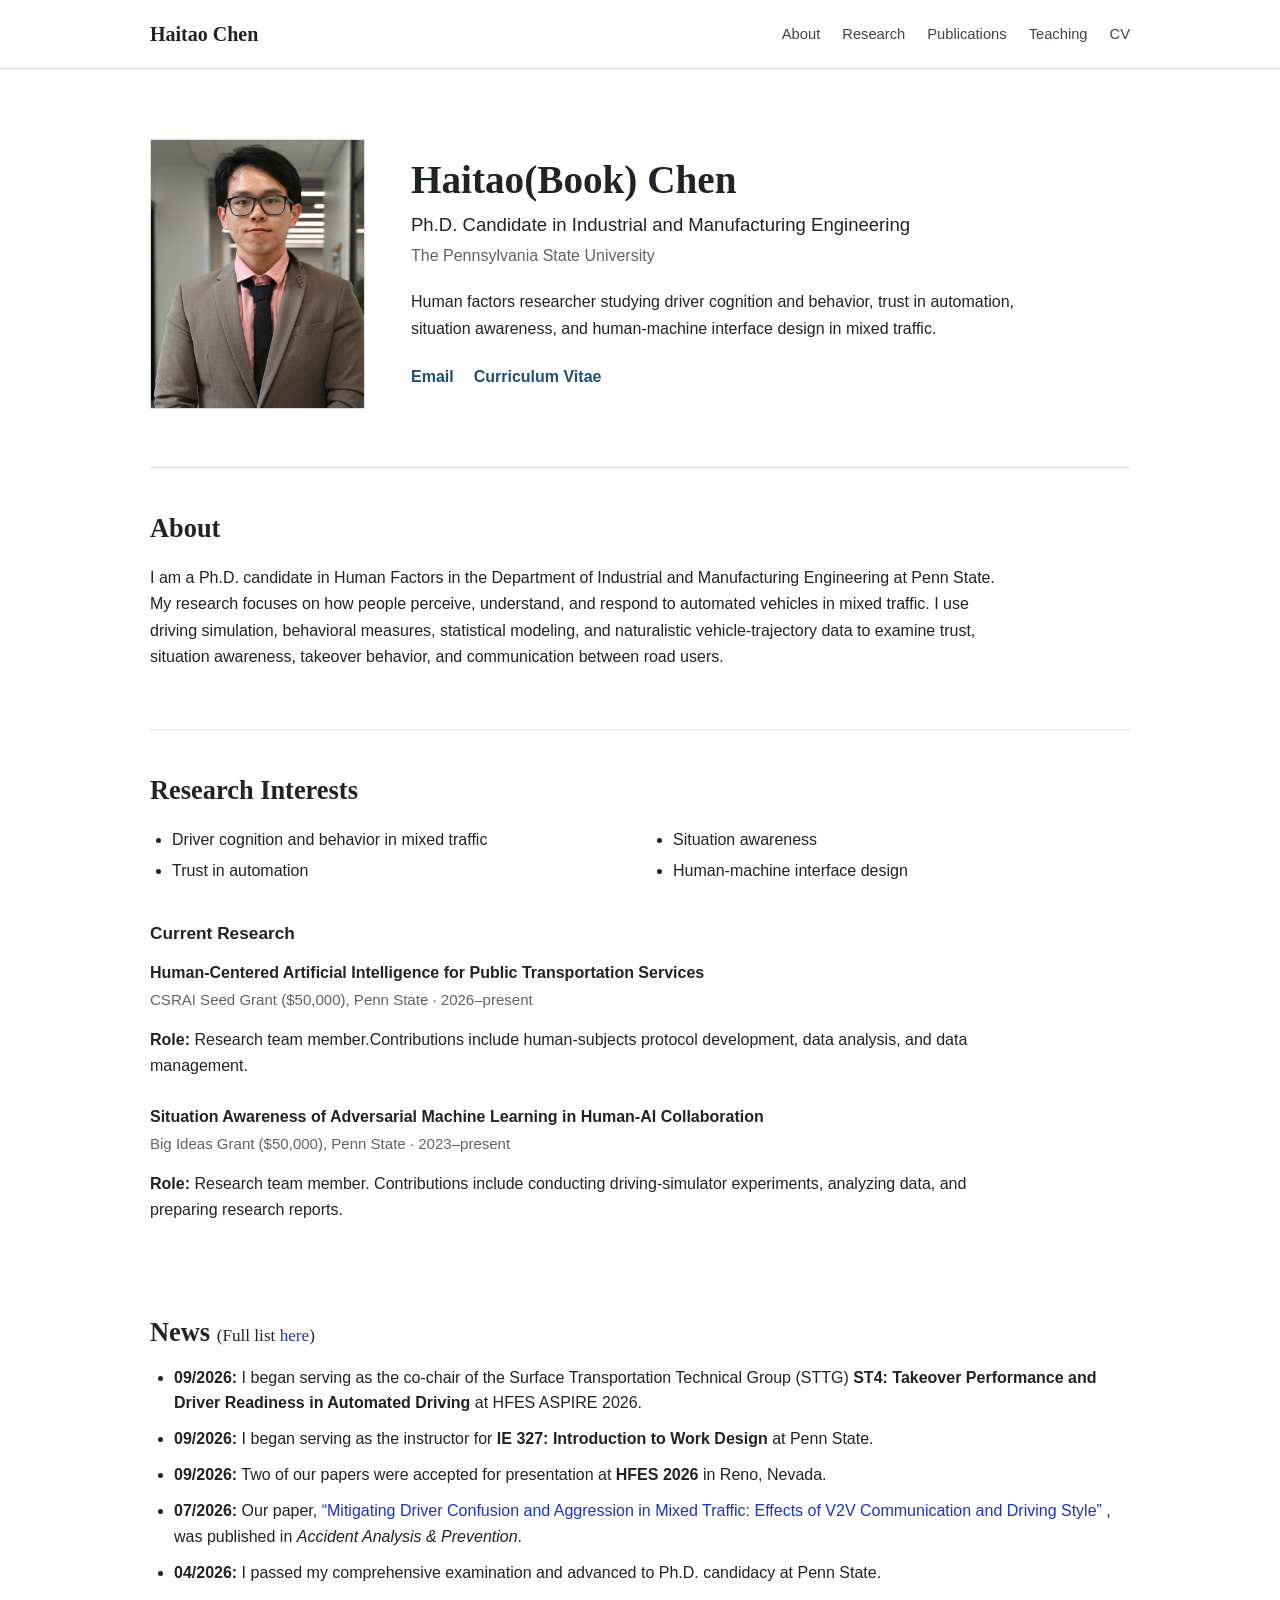
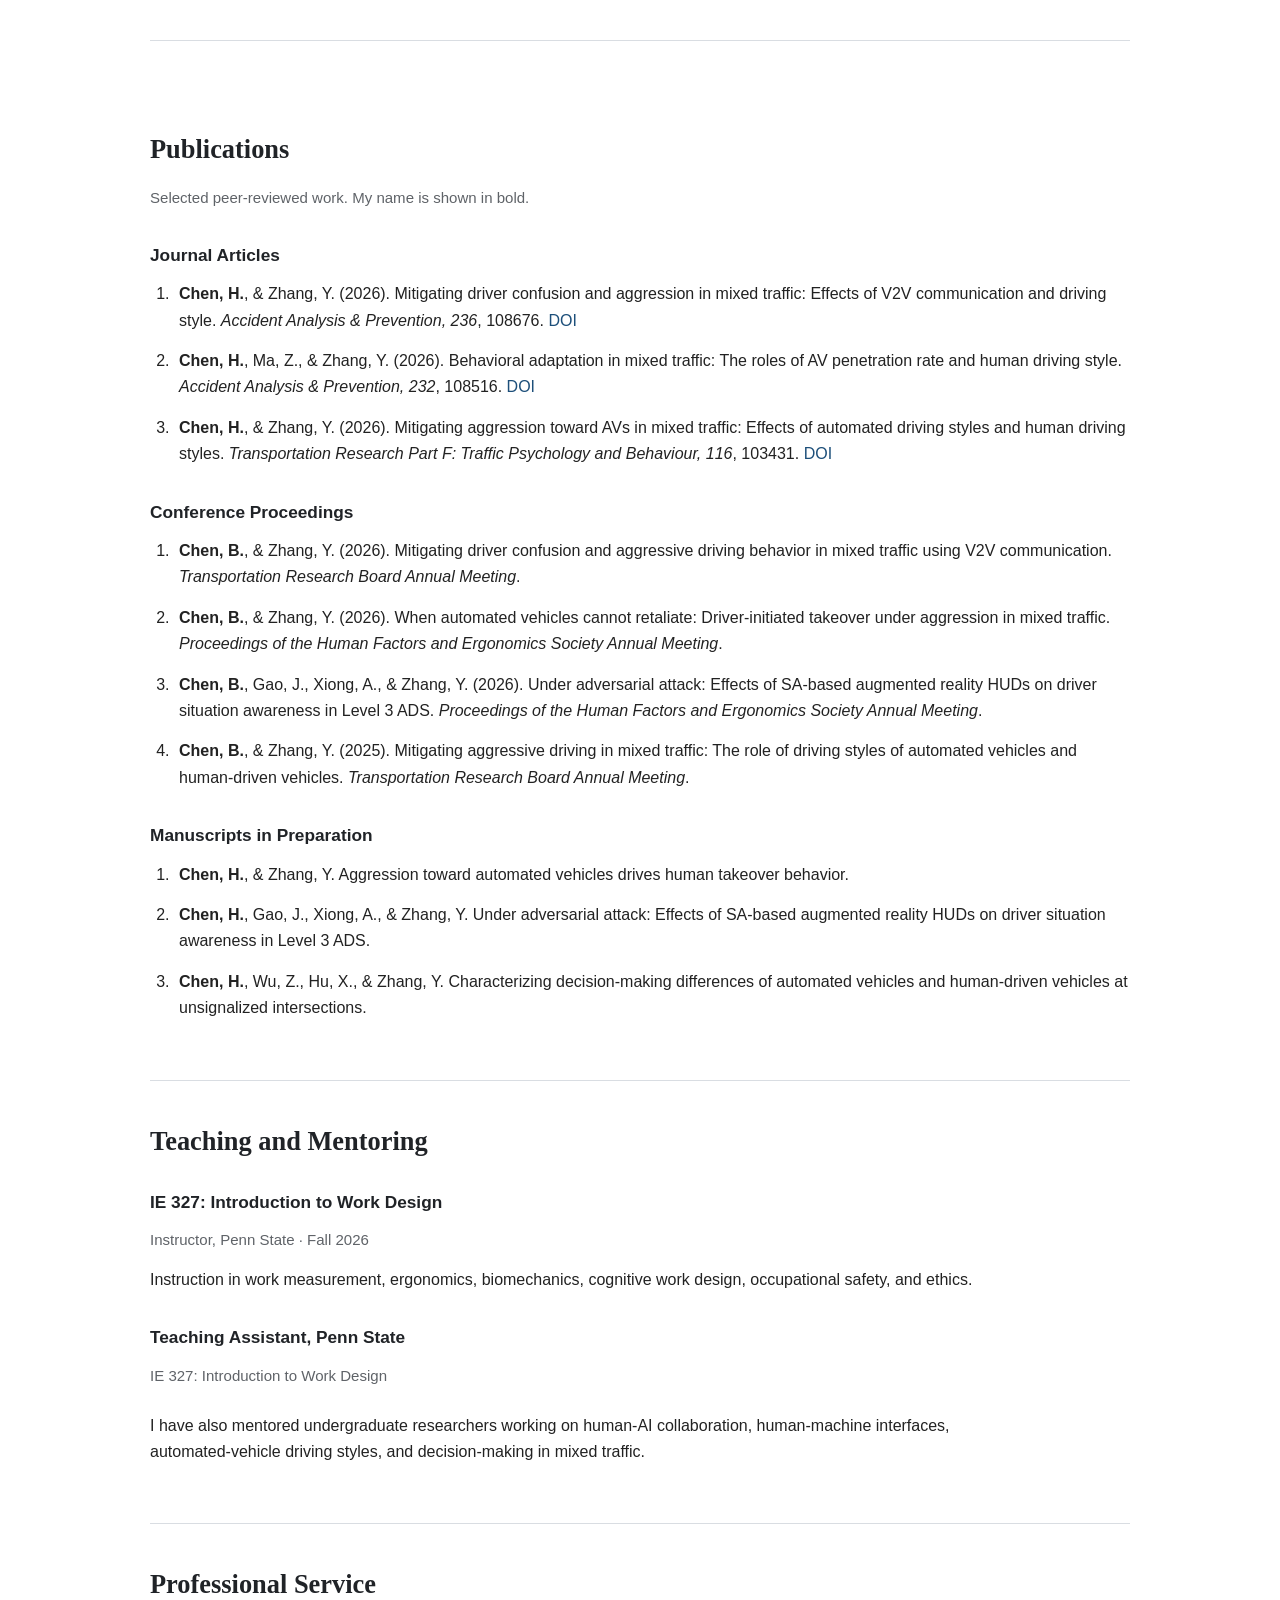
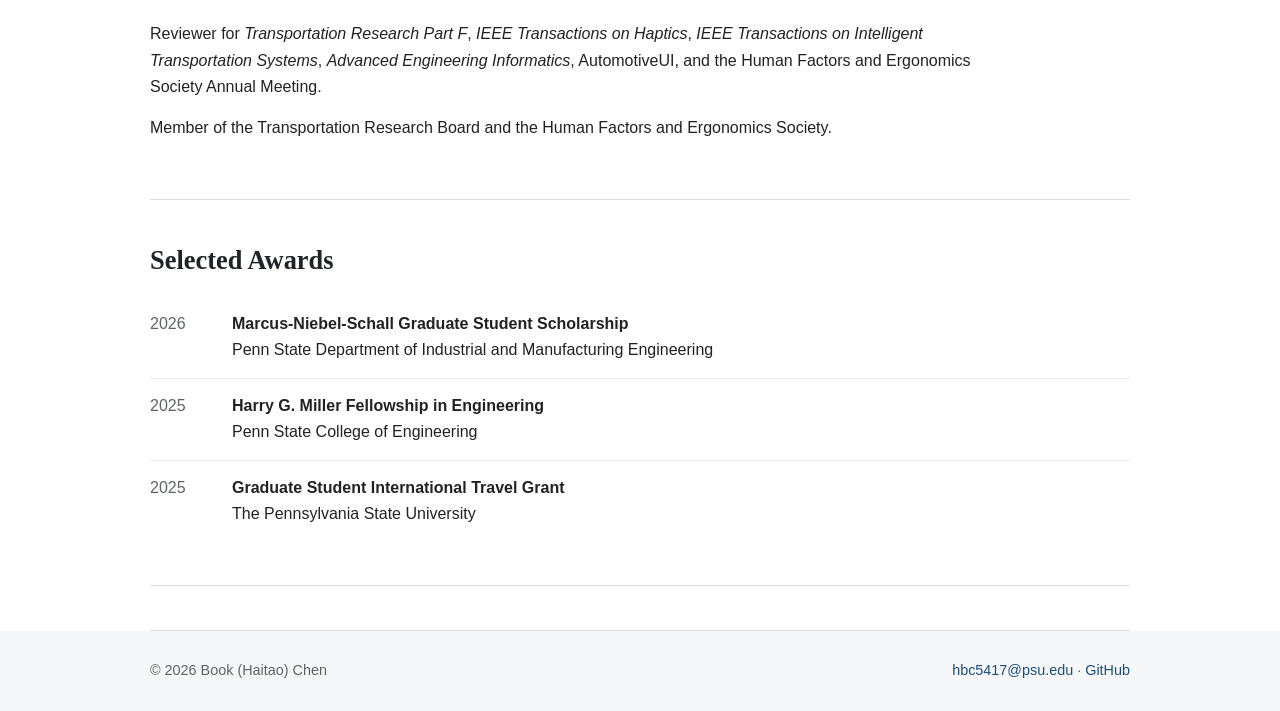
==== index.html @ ea0a4baf "Update index.html" ====
<!doctype html>
<html lang="en">
<head>
  <meta charset="utf-8">
  <meta name="viewport" content="width=device-width, initial-scale=1">
  <meta name="description" content="Haitao (Book) Chen is a Ph.D. candidate in Industrial and Manufacturing Engineering at Penn State, specializing in human factors and human-automation interaction.">
  <title>Haitao(Book) Chen | Penn State</title>
  <link rel="stylesheet" href="styles.css">
</head>
<body>
  <header class="site-header">
    <div class="container header-inner">
      <a class="site-name" href="#home">Haitao Chen</a>
      <nav aria-label="Primary navigation">
        <a href="#about">About</a>
        <a href="#research">Research</a>
        <a href="#publications">Publications</a>
        <a href="#teaching">Teaching</a>
        <a href="assets/Haitao_Book_Chen_CV.pdf">CV</a>
      </nav>
    </div>
  </header>

  <main class="container" id="home">
    <section class="profile" aria-labelledby="profile-name">
      <img class="headshot" src="assets/book-chen-headshot.jpg" alt="Professional headshot of Book Chen">
      <div class="profile-copy">
        <h1 id="profile-name">Haitao(Book) Chen</h1>
        <p class="position">Ph.D. Candidate in Industrial and Manufacturing Engineering</p>
        <p class="institution">The Pennsylvania State University</p>
        <p class="summary">Human factors researcher studying driver cognition and behavior, trust in automation, situation awareness, and human-machine interface design in mixed traffic.</p>
        <div class="profile-links">
          <a href="mailto:hbc5417@psu.edu">Email</a>
          <a href="assets/Haitao_Book_Chen_CV.pdf">Curriculum Vitae</a>
        </div>
      </div>
    </section>

    <section id="about">
      <h2>About</h2>
      <p>I am a Ph.D. candidate in Human Factors in the Department of Industrial and Manufacturing Engineering at Penn State. My research focuses on how people perceive, understand, and respond to automated vehicles in mixed traffic. I use driving simulation, behavioral measures, statistical modeling, and naturalistic vehicle-trajectory data to examine trust, situation awareness, takeover behavior, and communication between road users.</p>
    </section>

    <section id="research">
      <h2>Research Interests</h2>
      <ul class="simple-list columns">
        <li>Driver cognition and behavior in mixed traffic</li>
        <li>Trust in automation</li>
        <li>Situation awareness</li>
        <li>Human-machine interface design</li>
      </ul>

      <h3>Current Research</h3>
      <div class="item">
        <h4>Human-Centered Artificial Intelligence for Public Transportation Services</h4>
        <p class="meta">CSRAI Seed Grant ($50,000), Penn State · 2026–present</p>
        <p><strong>Role:</strong> Research team member.Contributions include human-subjects protocol development, data analysis, and data management.</p>
      </div>
      <div class="item">
        <h4>Situation Awareness of Adversarial Machine Learning in Human-AI Collaboration</h4>
        <p class="meta"> Big Ideas Grant ($50,000), Penn State · 2023–present</p>
        <p><strong>Role:</strong> Research team member. Contributions include conducting driving-simulator experiments, analyzing data, and preparing research reports.</p>
      </div>
      

<section id="news" class="news-section">
  <h2>
    News
    <span class="news-link">
      (Full list <a href="news.html">here</a>)
    </span>
  </h2>

  <ul class="news-list">
       <li>
        <span class="news-date">09/2026:</span>
        I began serving as the co-chair of the Surface Transportation Technical Group (STTG)
        <strong>ST4: Takeover Performance and Driver Readiness in Automated Driving</strong> at HFES ASPIRE 2026.
      </li>
    
    <li>
        <span class="news-date">09/2026:</span>
        I began serving as the instructor for
        <strong>IE 327: Introduction to Work Design</strong> at Penn State.
      </li>

      <li>
        <span class="news-date">09/2026:</span>
        Two of our papers were accepted for presentation at
        <strong>HFES 2026</strong> in Reno, Nevada.
      </li>

      <li>
        <span class="news-date">07/2026:</span>
        Our paper,
        <a
          href="https://doi.org/10.1016/j.aap.2026.108676"
          target="_blank"
          rel="noopener noreferrer"
        >
          “Mitigating Driver Confusion and Aggression in Mixed Traffic:
          Effects of V2V Communication and Driving Style”
        </a>,
        was published in <em>Accident Analysis &amp; Prevention</em>.
      </li>

      <li>
        <span class="news-date">04/2026:</span>
        I passed my comprehensive examination and advanced to
        Ph.D. candidacy at Penn State.
      </li>

    </li>
  </ul>
</section>
    <section id="publications">
      <h2>Publications</h2>
      <p class="section-note">Selected peer-reviewed work. My name is shown in bold.</p>

      <h3>Journal Articles</h3>
      <ol class="publication-list">
        <li><strong>Chen, H.</strong>, &amp; Zhang, Y. (2026). Mitigating driver confusion and aggression in mixed traffic: Effects of V2V communication and driving style. <em>Accident Analysis &amp; Prevention, 236</em>, 108676. <a href="https://doi.org/10.1016/j.aap.2026.108676">DOI</a></li>
        <li><strong>Chen, H.</strong>, Ma, Z., &amp; Zhang, Y. (2026). Behavioral adaptation in mixed traffic: The roles of AV penetration rate and human driving style. <em>Accident Analysis &amp; Prevention, 232</em>, 108516. <a href="https://doi.org/10.1016/j.aap.2026.108516">DOI</a></li>
        <li><strong>Chen, H.</strong>, &amp; Zhang, Y. (2026). Mitigating aggression toward AVs in mixed traffic: Effects of automated driving styles and human driving styles. <em>Transportation Research Part F: Traffic Psychology and Behaviour, 116</em>, 103431. <a href="https://doi.org/10.1016/j.trf.2025.103431">DOI</a></li>
      </ol>

      <h3>Conference Proceedings</h3>
      <ol class="publication-list">
        <li><strong>Chen, B.</strong>, &amp; Zhang, Y. (2026). Mitigating driver confusion and aggressive driving behavior in mixed traffic using V2V communication. <em>Transportation Research Board Annual Meeting</em>.</li>
        <li><strong>Chen, B.</strong>, &amp; Zhang, Y. (2026). When automated vehicles cannot retaliate: Driver-initiated takeover under aggression in mixed traffic. <em>Proceedings of the Human Factors and Ergonomics Society Annual Meeting</em>.</li>
        <li><strong>Chen, B.</strong>, Gao, J., Xiong, A., &amp; Zhang, Y. (2026). Under adversarial attack: Effects of SA-based augmented reality HUDs on driver situation awareness in Level 3 ADS. <em>Proceedings of the Human Factors and Ergonomics Society Annual Meeting</em>.</li>
        <li><strong>Chen, B.</strong>, &amp; Zhang, Y. (2025). Mitigating aggressive driving in mixed traffic: The role of driving styles of automated vehicles and human-driven vehicles. <em>Transportation Research Board Annual Meeting</em>.</li>
      </ol>

      <h3>Manuscripts in Preparation</h3>
      <ol class="publication-list">
        <li><strong>Chen, H.</strong>, &amp; Zhang, Y. Aggression toward automated vehicles drives human takeover behavior.</li>
        <li><strong>Chen, H.</strong>, Gao, J., Xiong, A., &amp; Zhang, Y. Under adversarial attack: Effects of SA-based augmented reality HUDs on driver situation awareness in Level 3 ADS.</li>
        <li><strong>Chen, H.</strong>, Wu, Z., Hu, X., &amp; Zhang, Y. Characterizing decision-making differences of automated vehicles and human-driven vehicles at unsignalized intersections.</li>
      </ol>
    </section>

    <section id="teaching">
      <h2>Teaching and Mentoring</h2>
      <div class="item">
        <h3>IE 327: Introduction to Work Design</h3>
        <p class="meta">Instructor, Penn State · Fall 2026</p>
        <p>Instruction in work measurement, ergonomics, biomechanics, cognitive work design, occupational safety, and ethics.</p>
      </div>
      <div class="item">
        <h3>Teaching Assistant, Penn State</h3>
        <p class="meta">IE 327: Introduction to Work Design</p>
      </div>
      <p>I have also mentored undergraduate researchers working on human-AI collaboration, human-machine interfaces, automated-vehicle driving styles, and decision-making in mixed traffic.</p>
    </section>

    <section id="service">
      <h2>Professional Service</h2>
      <p>Reviewer for <em>Transportation Research Part F</em>, <em>IEEE Transactions on Haptics</em>, <em>IEEE Transactions on Intelligent Transportation Systems</em>, <em>Advanced Engineering Informatics</em>, AutomotiveUI, and the Human Factors and Ergonomics Society Annual Meeting.</p>
      <p>Member of the Transportation Research Board and the Human Factors and Ergonomics Society.</p>
    </section>

    <section id="awards">
      <h2>Selected Awards</h2>
      <ul class="award-list">
        <li><span>2026</span><div><strong>Marcus-Niebel-Schall Graduate Student Scholarship</strong><br>Penn State Department of Industrial and Manufacturing Engineering</div></li>
        <li><span>2025</span><div><strong>Harry G. Miller Fellowship in Engineering</strong><br>Penn State College of Engineering</div></li>
        <li><span>2025</span><div><strong>Graduate Student International Travel Grant</strong><br>The Pennsylvania State University</div></li>
      </ul>
    </section>
  </main>

  <footer>
    <div class="container footer-inner">
      <span>© 2026 Book (Haitao) Chen</span>
      <span><a href="mailto:hbc5417@psu.edu">hbc5417@psu.edu</a> · <a href="https://github.com/HaitaoChen-star">GitHub</a></span>
    </div>
  </footer>
</body>
</html>
---- styles.css ----
:root {
  --text: #222;
  --muted: #5f6368;
  --link: #1d4f7a;
  --rule: #d9dde2;
  --soft: #f5f7f9;
  --width: 980px;
}

* { box-sizing: border-box; }
html { scroll-behavior: smooth; }
body {
  margin: 0;
  color: var(--text);
  background: #fff;
  font-family: Arial, Helvetica, sans-serif;
  font-size: 16px;
  line-height: 1.65;
}
a { color: var(--link); text-decoration: none; }
a:hover, a:focus { text-decoration: underline; }
.container { width: min(var(--width), calc(100% - 40px)); margin: 0 auto; }

.site-header {
  border-bottom: 1px solid var(--rule);
  background: rgba(255,255,255,.96);
}
.header-inner {
  display: flex;
  min-height: 68px;
  align-items: center;
  justify-content: space-between;
  gap: 24px;
}
.site-name { color: var(--text); font-family: Georgia, "Times New Roman", serif; font-size: 1.25rem; font-weight: 700; }
nav { display: flex; flex-wrap: wrap; gap: 22px; font-size: .92rem; }
nav a { color: #3e444a; }

.profile {
  display: grid;
  grid-template-columns: 215px 1fr;
  gap: 46px;
  align-items: center;
  padding: 70px 0 58px;
  border-bottom: 1px solid var(--rule);
}
.headshot {
  display: block;
  width: 215px;
  height: 270px;
  object-fit: cover;
  object-position: center 20%;
  border: 1px solid var(--rule);
}
h1, h2, h3, h4 { color: #202327; }
h1 {
  margin: 0 0 8px;
  font-family: Georgia, "Times New Roman", serif;
  font-size: 2.45rem;
  line-height: 1.15;
  font-weight: 700;
}
.position { margin: 0; font-size: 1.16rem; }
.institution { margin: 2px 0 20px; color: var(--muted); }
.summary { max-width: 640px; margin: 0; }
.profile-links { display: flex; gap: 20px; margin-top: 22px; font-weight: 700; }

section:not(.profile) {
  padding: 44px 0;
  border-bottom: 1px solid var(--rule);
  scroll-margin-top: 24px;
}
h2 {
  margin: 0 0 20px;
  font-family: Georgia, "Times New Roman", serif;
  font-size: 1.65rem;
  line-height: 1.25;
}
h3 { margin: 30px 0 12px; font-size: 1.08rem; }
h4 { margin: 0 0 2px; font-size: 1rem; }
p { max-width: 850px; margin: 0 0 14px; }
.section-note, .meta { color: var(--muted); font-size: .94rem; }
.simple-list { margin: 0; padding-left: 22px; }
.columns { columns: 2; column-gap: 44px; }
.columns li { break-inside: avoid; margin-bottom: 5px; }
.item { margin: 0 0 24px; }
.item p:last-child { margin-bottom: 0; }

.publication-list { margin: 0; padding-left: 24px; }
.publication-list li { margin: 0 0 14px; padding-left: 5px; }
.award-list { margin: 0; padding: 0; list-style: none; }
.award-list li {
  display: grid;
  grid-template-columns: 62px 1fr;
  gap: 20px;
  padding: 14px 0;
  border-top: 1px solid #e8eaed;
}
.award-list li:first-child { border-top: 0; }
.award-list span { color: var(--muted); }

footer { padding: 28px 0; background: var(--soft); }
.footer-inner { display: flex; justify-content: space-between; gap: 24px; color: var(--muted); font-size: .9rem; }

@media (max-width: 720px) {
  .header-inner { align-items: flex-start; flex-direction: column; padding: 16px 0; }
  nav { gap: 12px 18px; }
  .profile { grid-template-columns: 1fr; gap: 26px; padding: 45px 0; }
  .headshot { width: 180px; height: 225px; }
  h1 { font-size: 2rem; }
  .columns { columns: 1; }
  .footer-inner { flex-direction: column; gap: 6px; }
}

@media print {
  .site-header, footer { display: none; }
  .container { width: 100%; }
  .profile { padding-top: 0; }
  section:not(.profile) { break-inside: avoid; }
}
.news-section {
  margin-top: 3rem;
  margin-bottom: 3rem;
}

.news-section h2 {
  margin-bottom: 1rem;
}

.news-link {
  font-size: 0.65em;
  font-weight: normal;
}

.news-list {
  margin: 0;
  padding-left: 1.5rem;
}

.news-list li {
  margin-bottom: 0.65rem;
  line-height: 1.6;
}

.news-date {
  font-weight: 600;
  white-space: nowrap;
}

.news-section a {
  color: #1a33cc;
  text-decoration: none;
}

.news-section a:hover {
  text-decoration: underline;
}
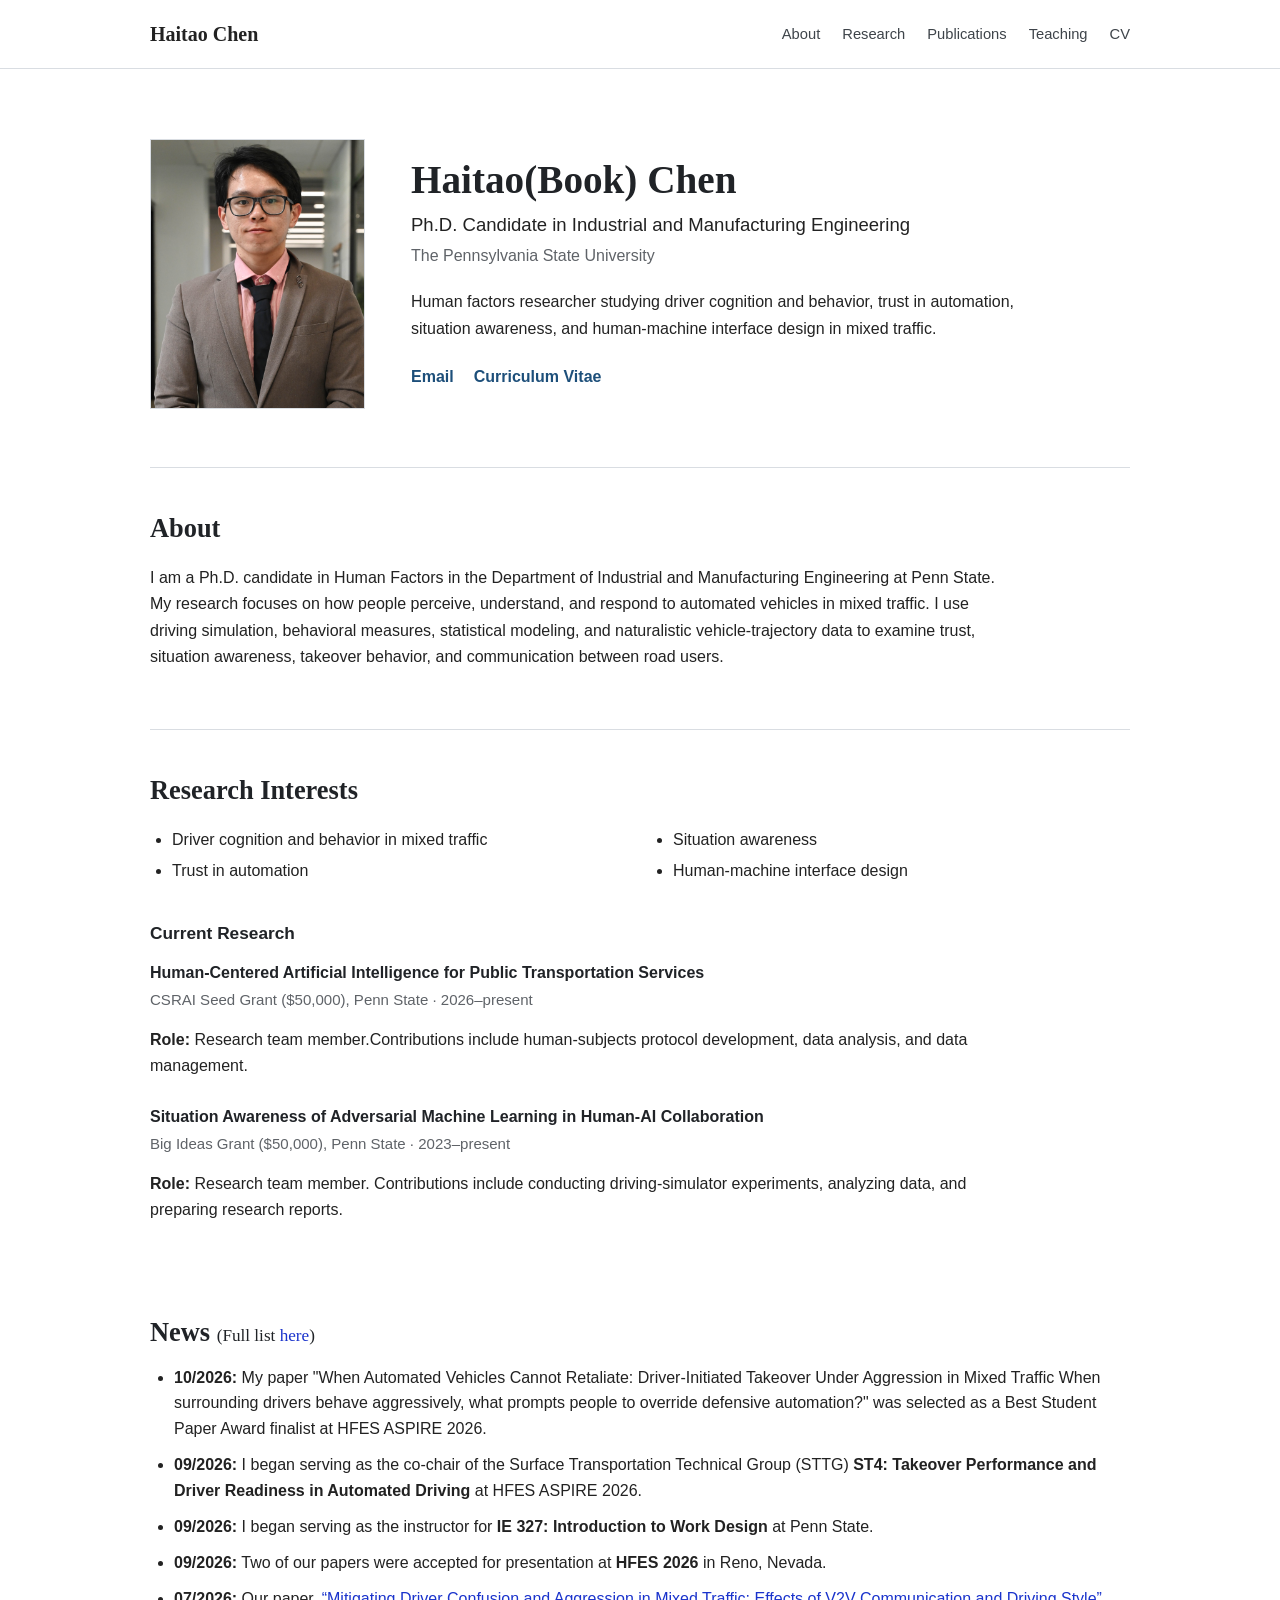
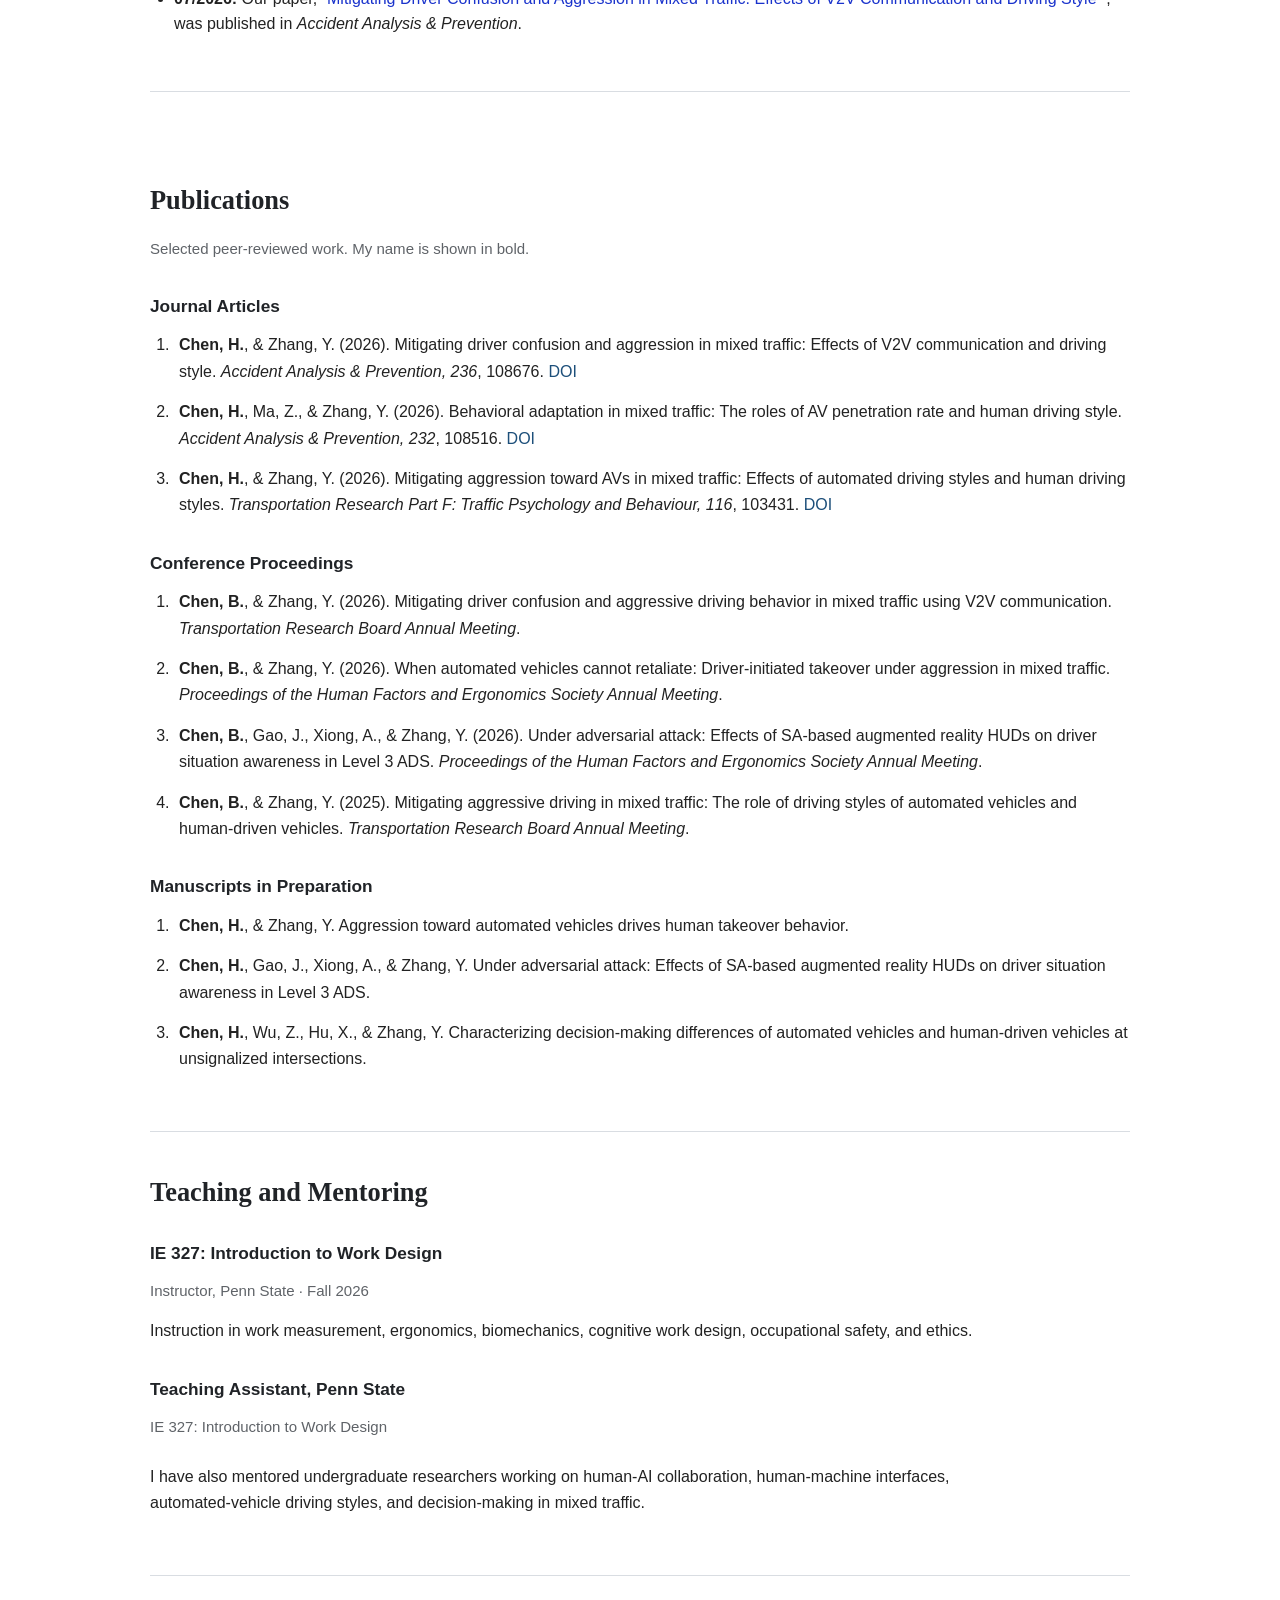
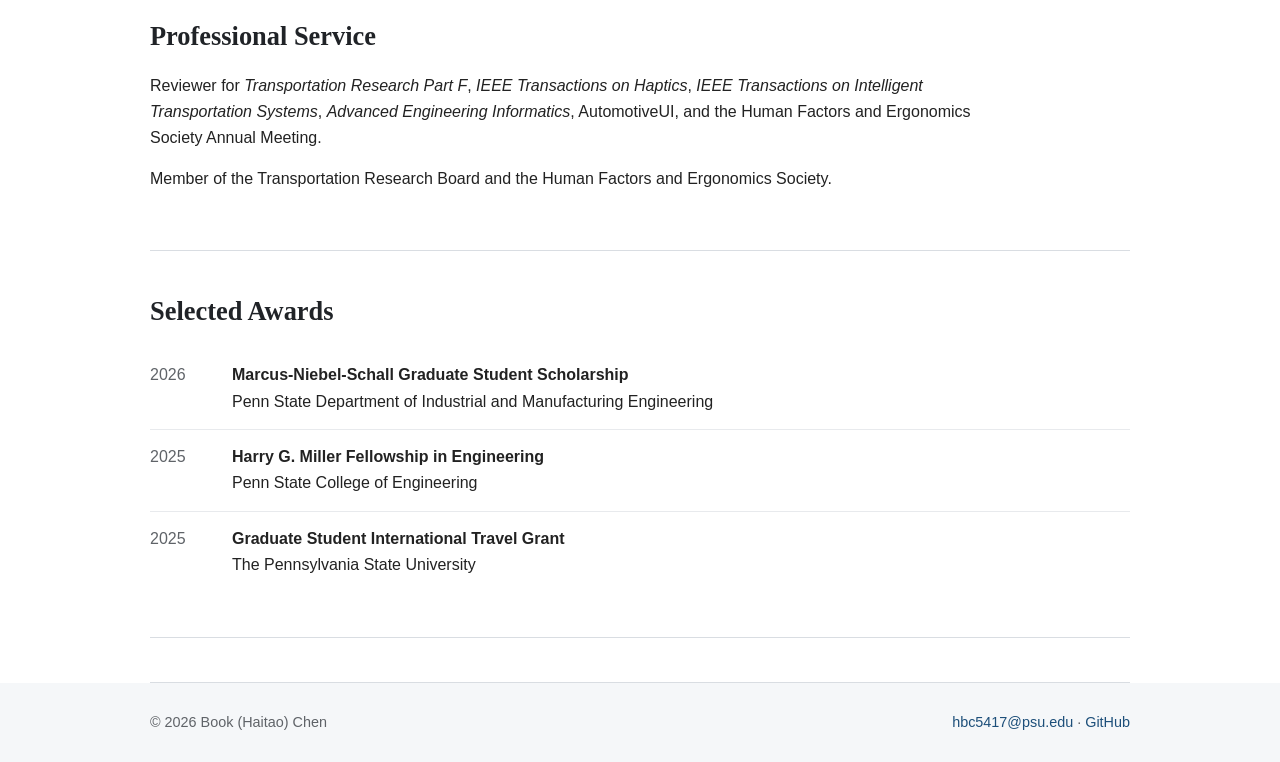
==== commit 8e1d6cfc: "Update index.html" ====
--- a/index.html
+++ b/index.html
@@ -72,7 +72,12 @@
   </h2>
 
   <ul class="news-list">
-       <li>
+    <li>
+        <span class="news-date">10/2026:</span>
+        My paper "When Automated Vehicles Cannot Retaliate: Driver-Initiated Takeover Under Aggression in Mixed Traffic
+When surrounding drivers behave aggressively, what prompts people to override defensive automation?"  was selected as a Best Student Paper Award finalist at HFES ASPIRE 2026.
+      </li>   
+    <li>
         <span class="news-date">09/2026:</span>
         I began serving as the co-chair of the Surface Transportation Technical Group (STTG)
         <strong>ST4: Takeover Performance and Driver Readiness in Automated Driving</strong> at HFES ASPIRE 2026.
@@ -102,12 +107,6 @@
           Effects of V2V Communication and Driving Style”
         </a>,
         was published in <em>Accident Analysis &amp; Prevention</em>.
-      </li>
-
-      <li>
-        <span class="news-date">04/2026:</span>
-        I passed my comprehensive examination and advanced to
-        Ph.D. candidacy at Penn State.
       </li>
 
     </li>
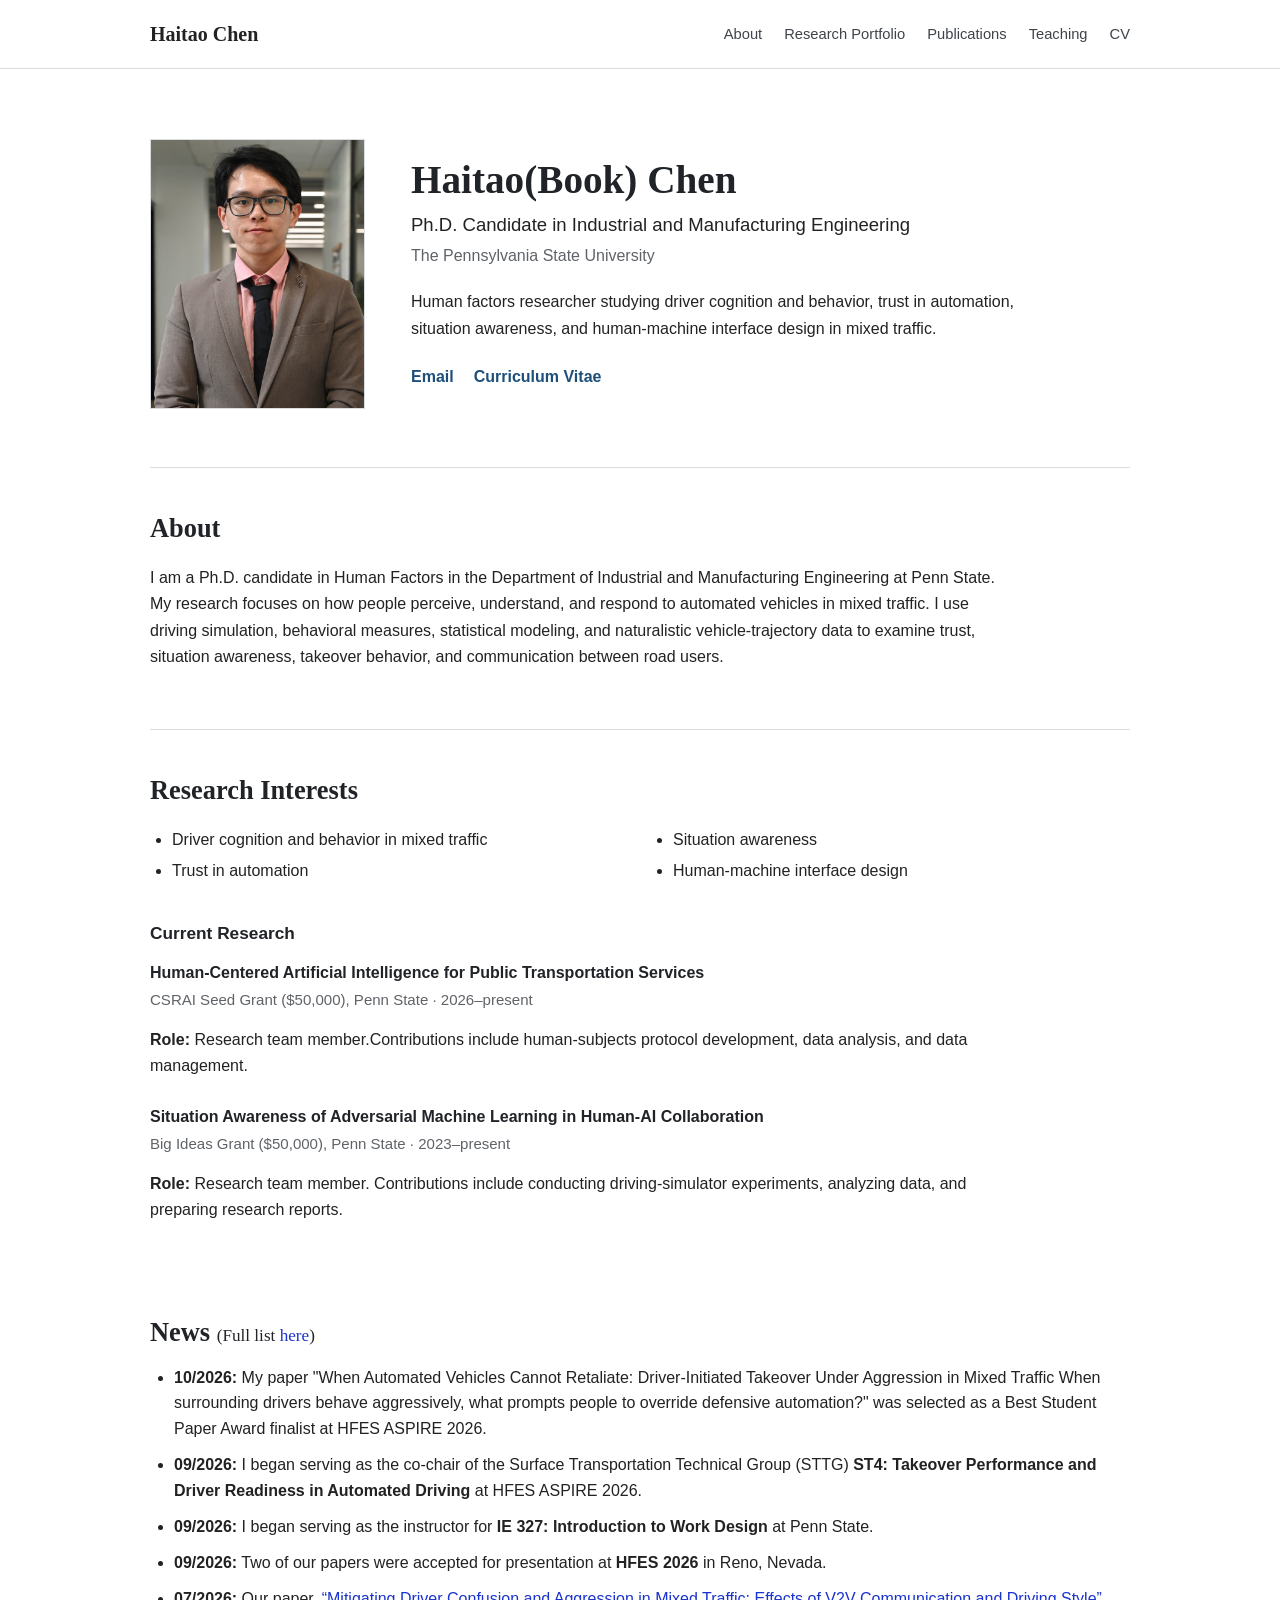
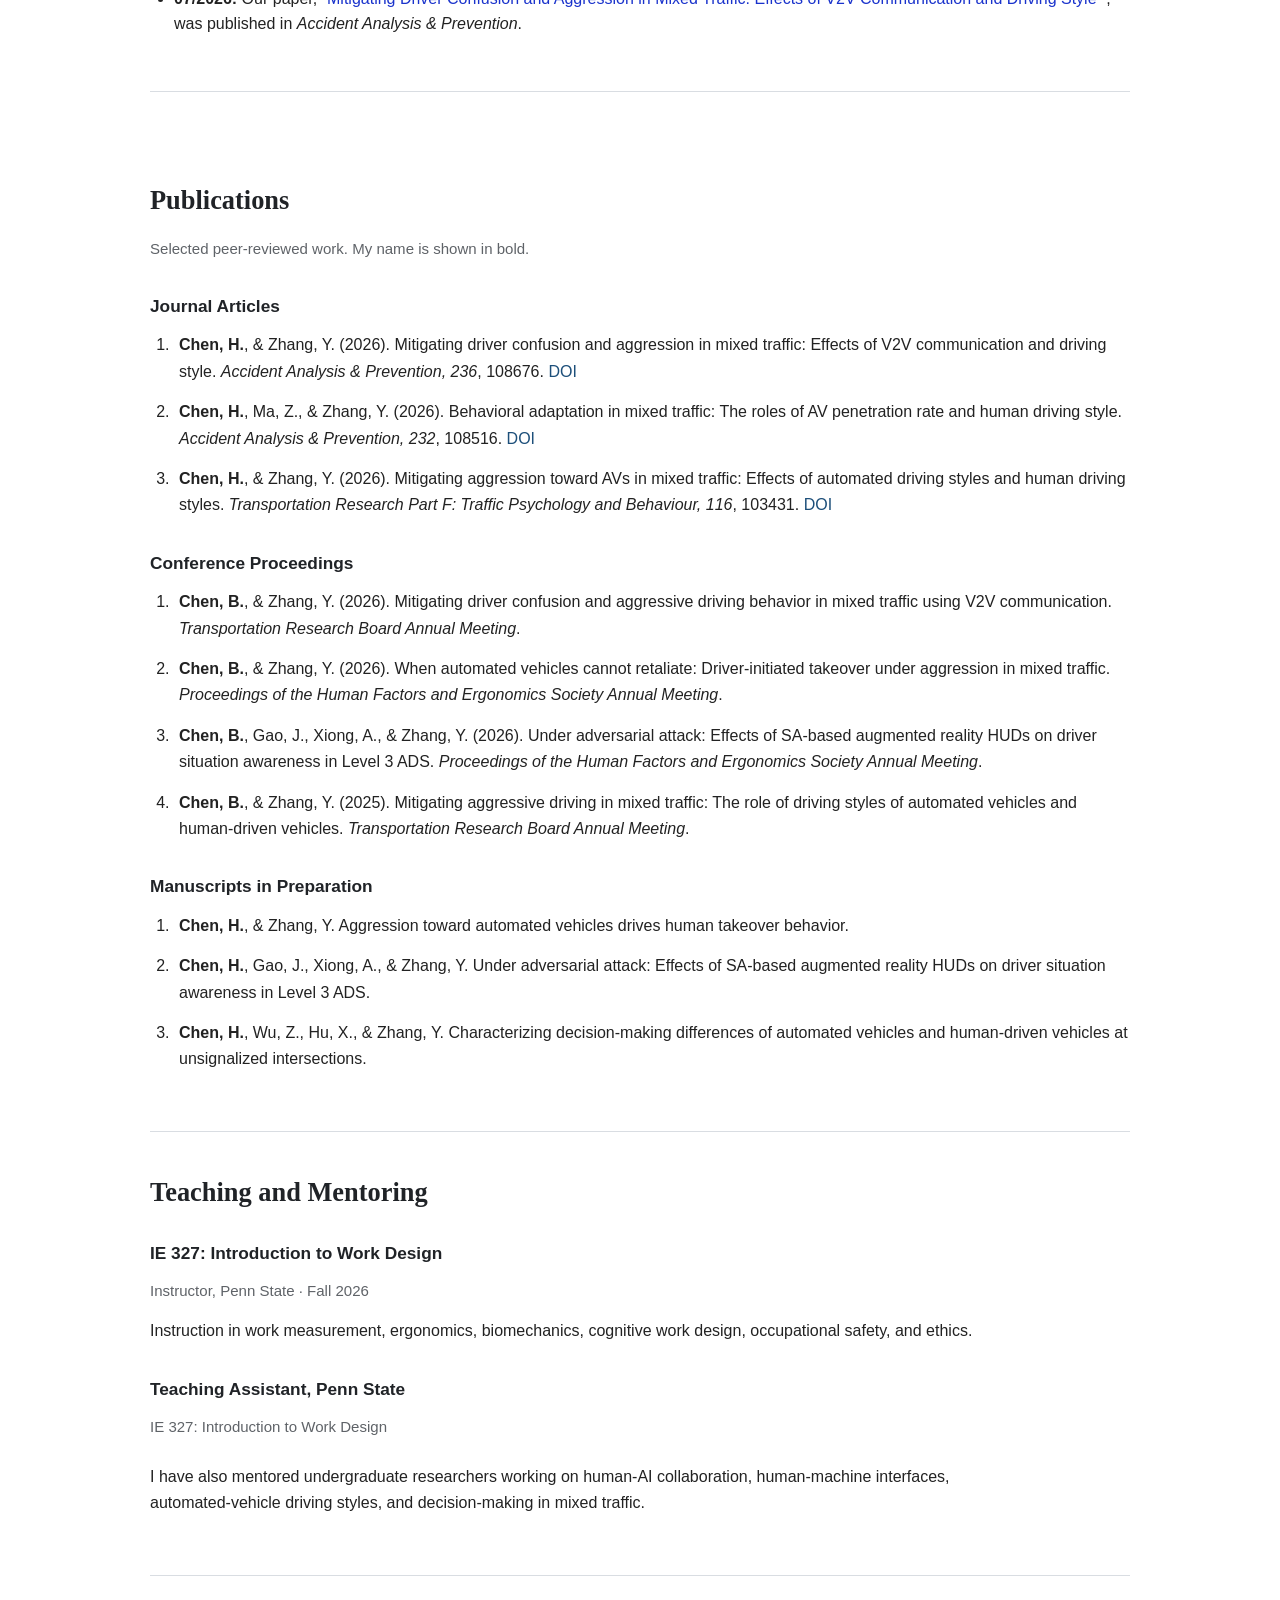
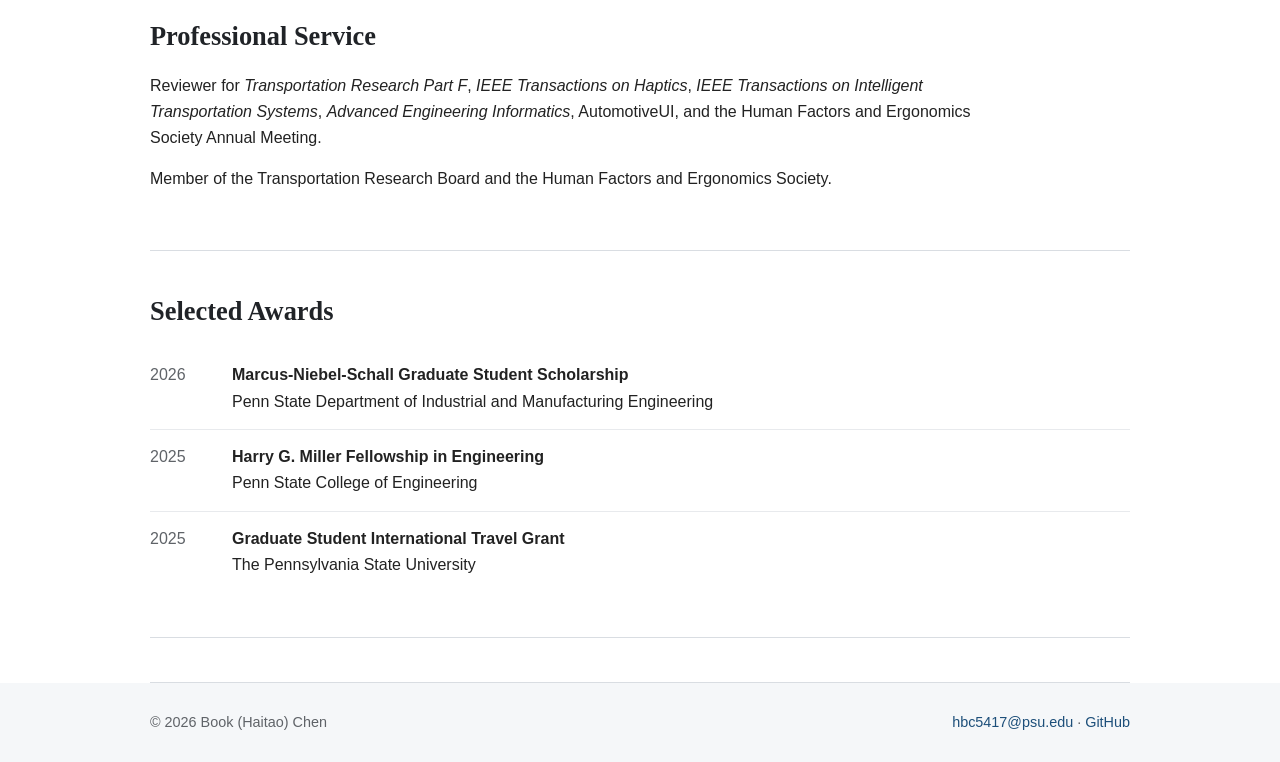
==== commit 69e29ebc: "Update index.html" ====
--- a/index.html
+++ b/index.html
@@ -13,7 +13,7 @@
       <a class="site-name" href="#home">Haitao Chen</a>
       <nav aria-label="Primary navigation">
         <a href="#about">About</a>
-        <a href="#research">Research</a>
+        <a href="portfolio.html">Research Portfolio</a>
         <a href="#publications">Publications</a>
         <a href="#teaching">Teaching</a>
         <a href="assets/Haitao_Book_Chen_CV.pdf">CV</a>
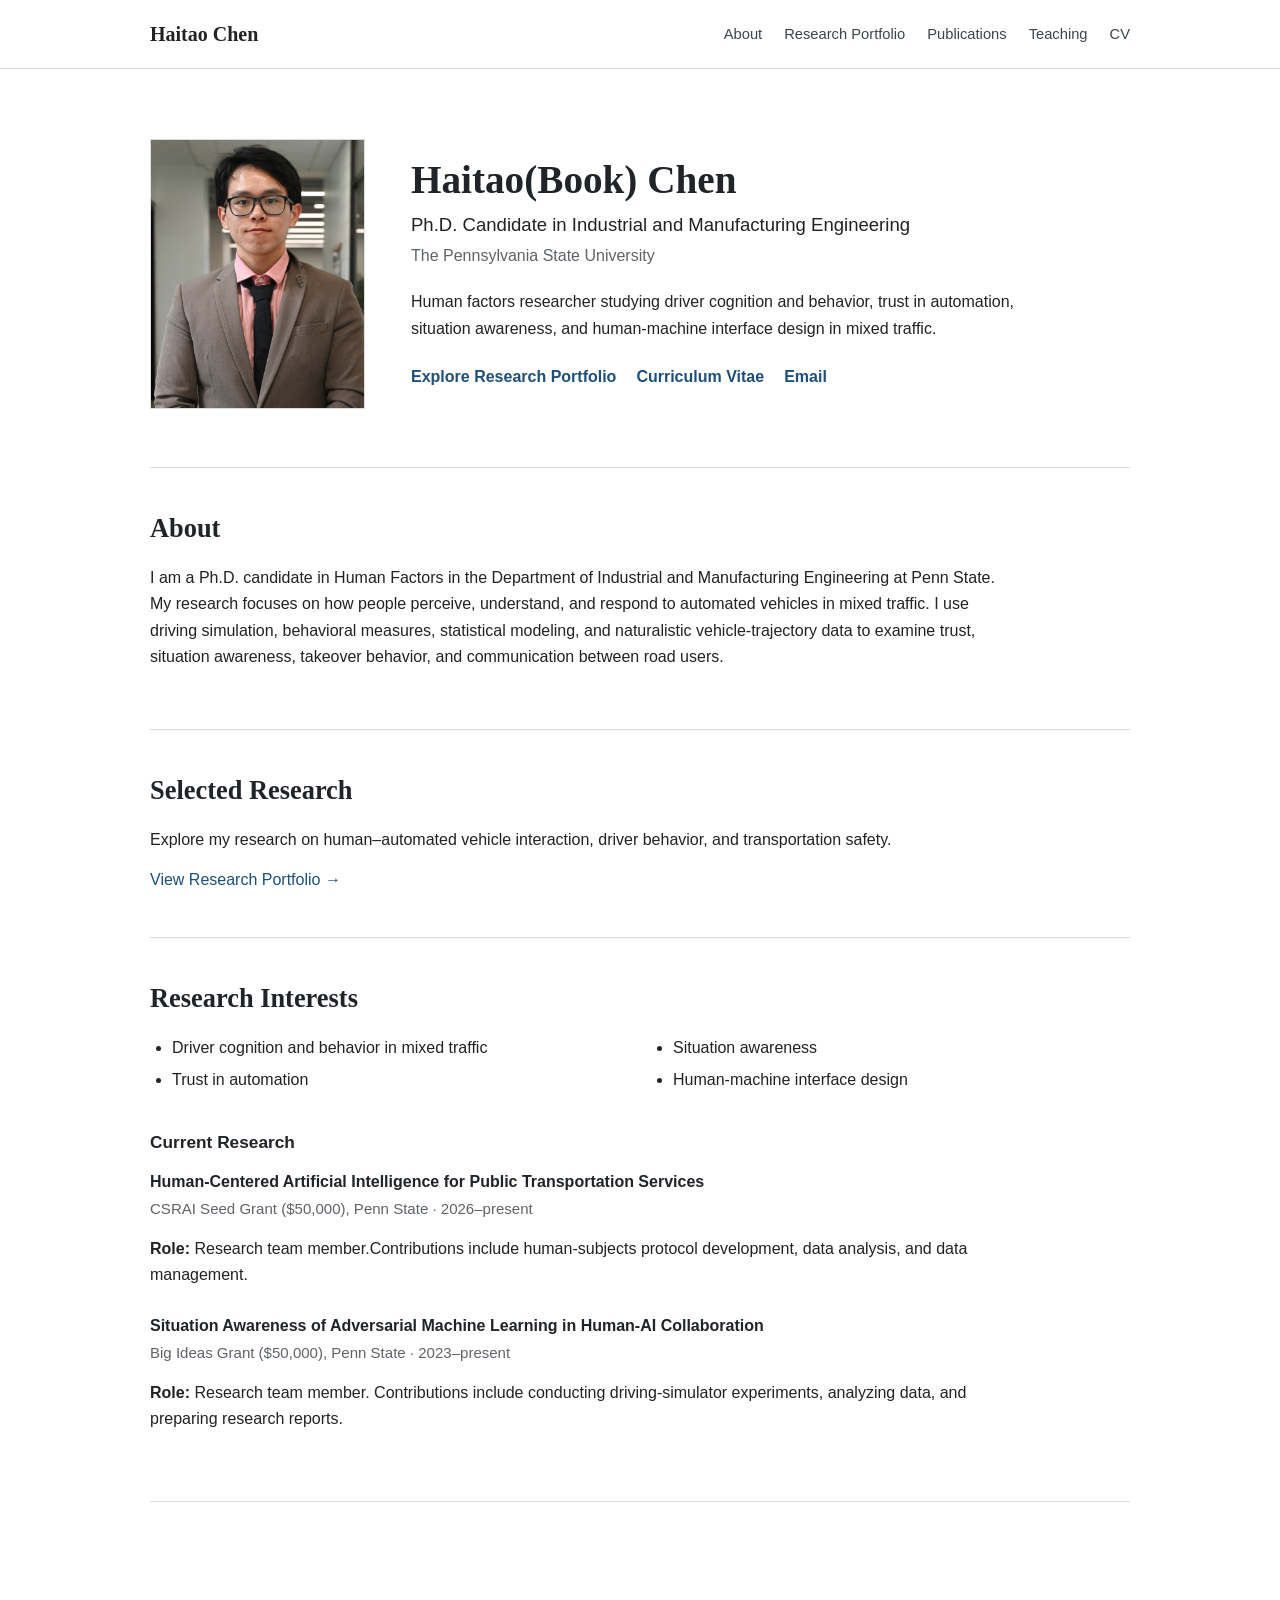
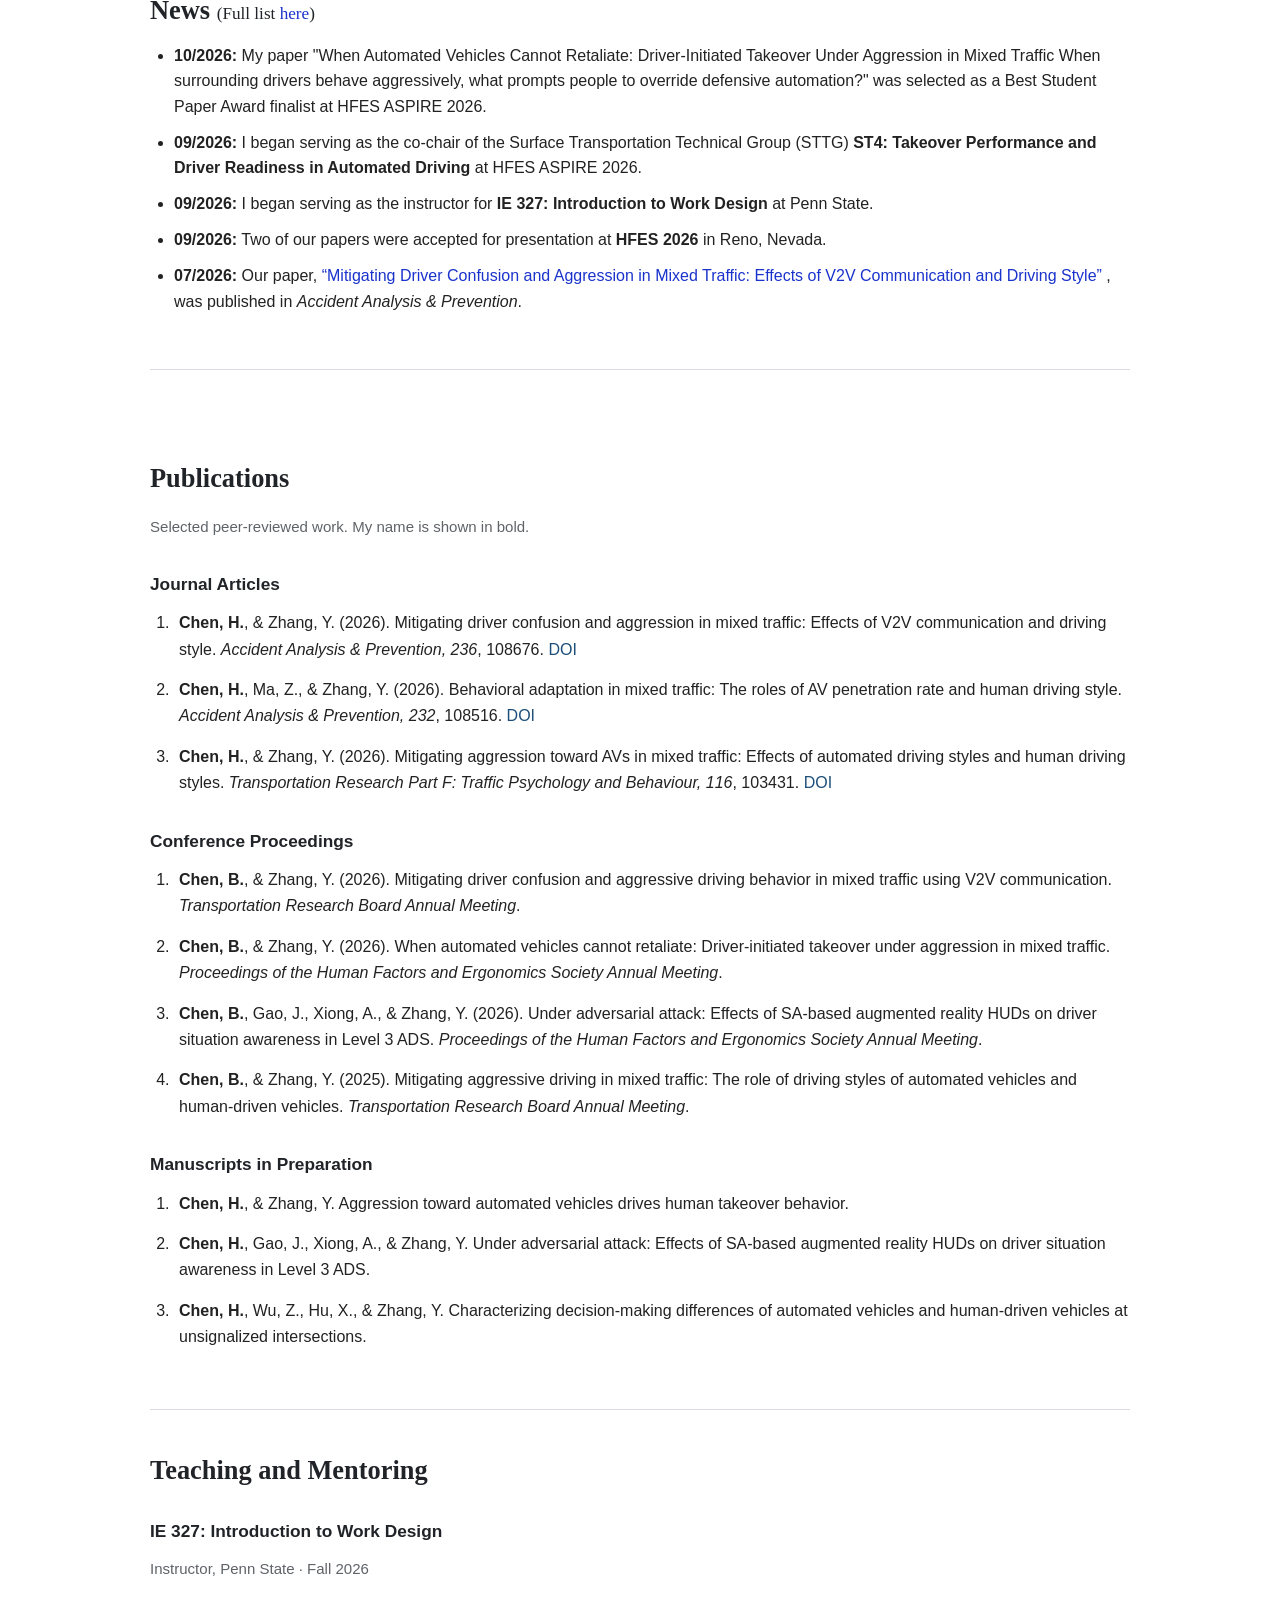
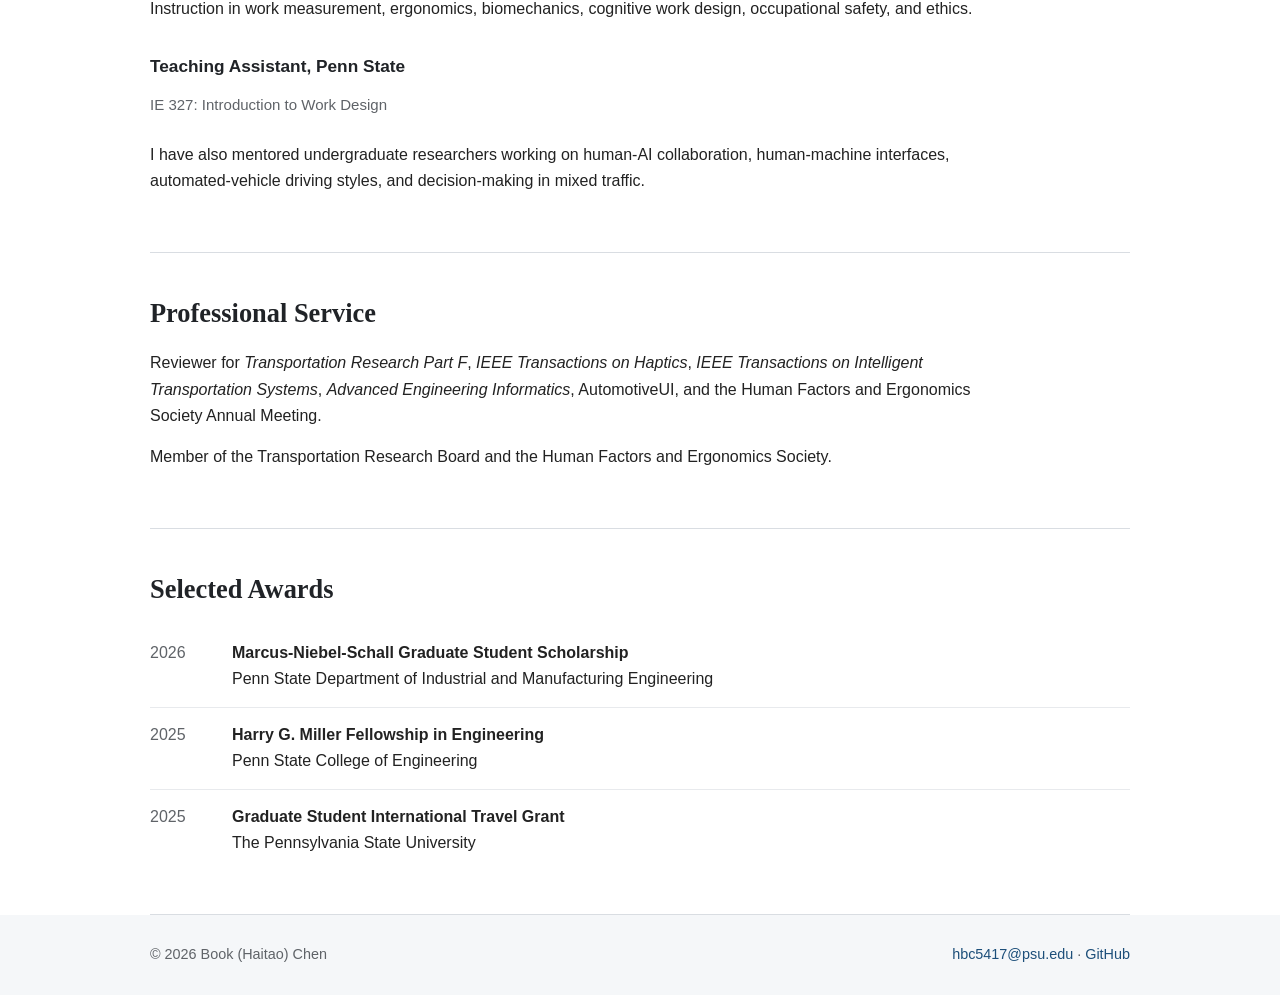
==== commit b1cd43fe: "Update index.html" ====
--- a/index.html
+++ b/index.html
@@ -30,9 +30,10 @@
         <p class="institution">The Pennsylvania State University</p>
         <p class="summary">Human factors researcher studying driver cognition and behavior, trust in automation, situation awareness, and human-machine interface design in mixed traffic.</p>
         <div class="profile-links">
-          <a href="mailto:hbc5417@psu.edu">Email</a>
-          <a href="assets/Haitao_Book_Chen_CV.pdf">Curriculum Vitae</a>
-        </div>
+  <a href="portfolio.html">Explore Research Portfolio</a>
+  <a href="assets/Haitao_Book_Chen_CV.pdf">Curriculum Vitae</a>
+  <a href="mailto:hbc5417@psu.edu">Email</a>
+</div>
       </div>
     </section>
 
@@ -41,6 +42,18 @@
       <p>I am a Ph.D. candidate in Human Factors in the Department of Industrial and Manufacturing Engineering at Penn State. My research focuses on how people perceive, understand, and respond to automated vehicles in mixed traffic. I use driving simulation, behavioral measures, statistical modeling, and naturalistic vehicle-trajectory data to examine trust, situation awareness, takeover behavior, and communication between road users.</p>
     </section>
 
+    <section id="portfolio-preview">
+  <h2>Selected Research</h2>
+  <p>
+    Explore my research on human–automated vehicle
+    interaction, driver behavior, and transportation safety.
+  </p>
+
+  <a href="portfolio.html">
+    View Research Portfolio →
+  </a>
+</section>
+    
     <section id="research">
       <h2>Research Interests</h2>
       <ul class="simple-list columns">
@@ -62,7 +75,7 @@
         <p><strong>Role:</strong> Research team member. Contributions include conducting driving-simulator experiments, analyzing data, and preparing research reports.</p>
       </div>
       
-
+</section>
 <section id="news" class="news-section">
   <h2>
     News
@@ -109,7 +122,6 @@
         was published in <em>Accident Analysis &amp; Prevention</em>.
       </li>
 
-    </li>
   </ul>
 </section>
     <section id="publications">
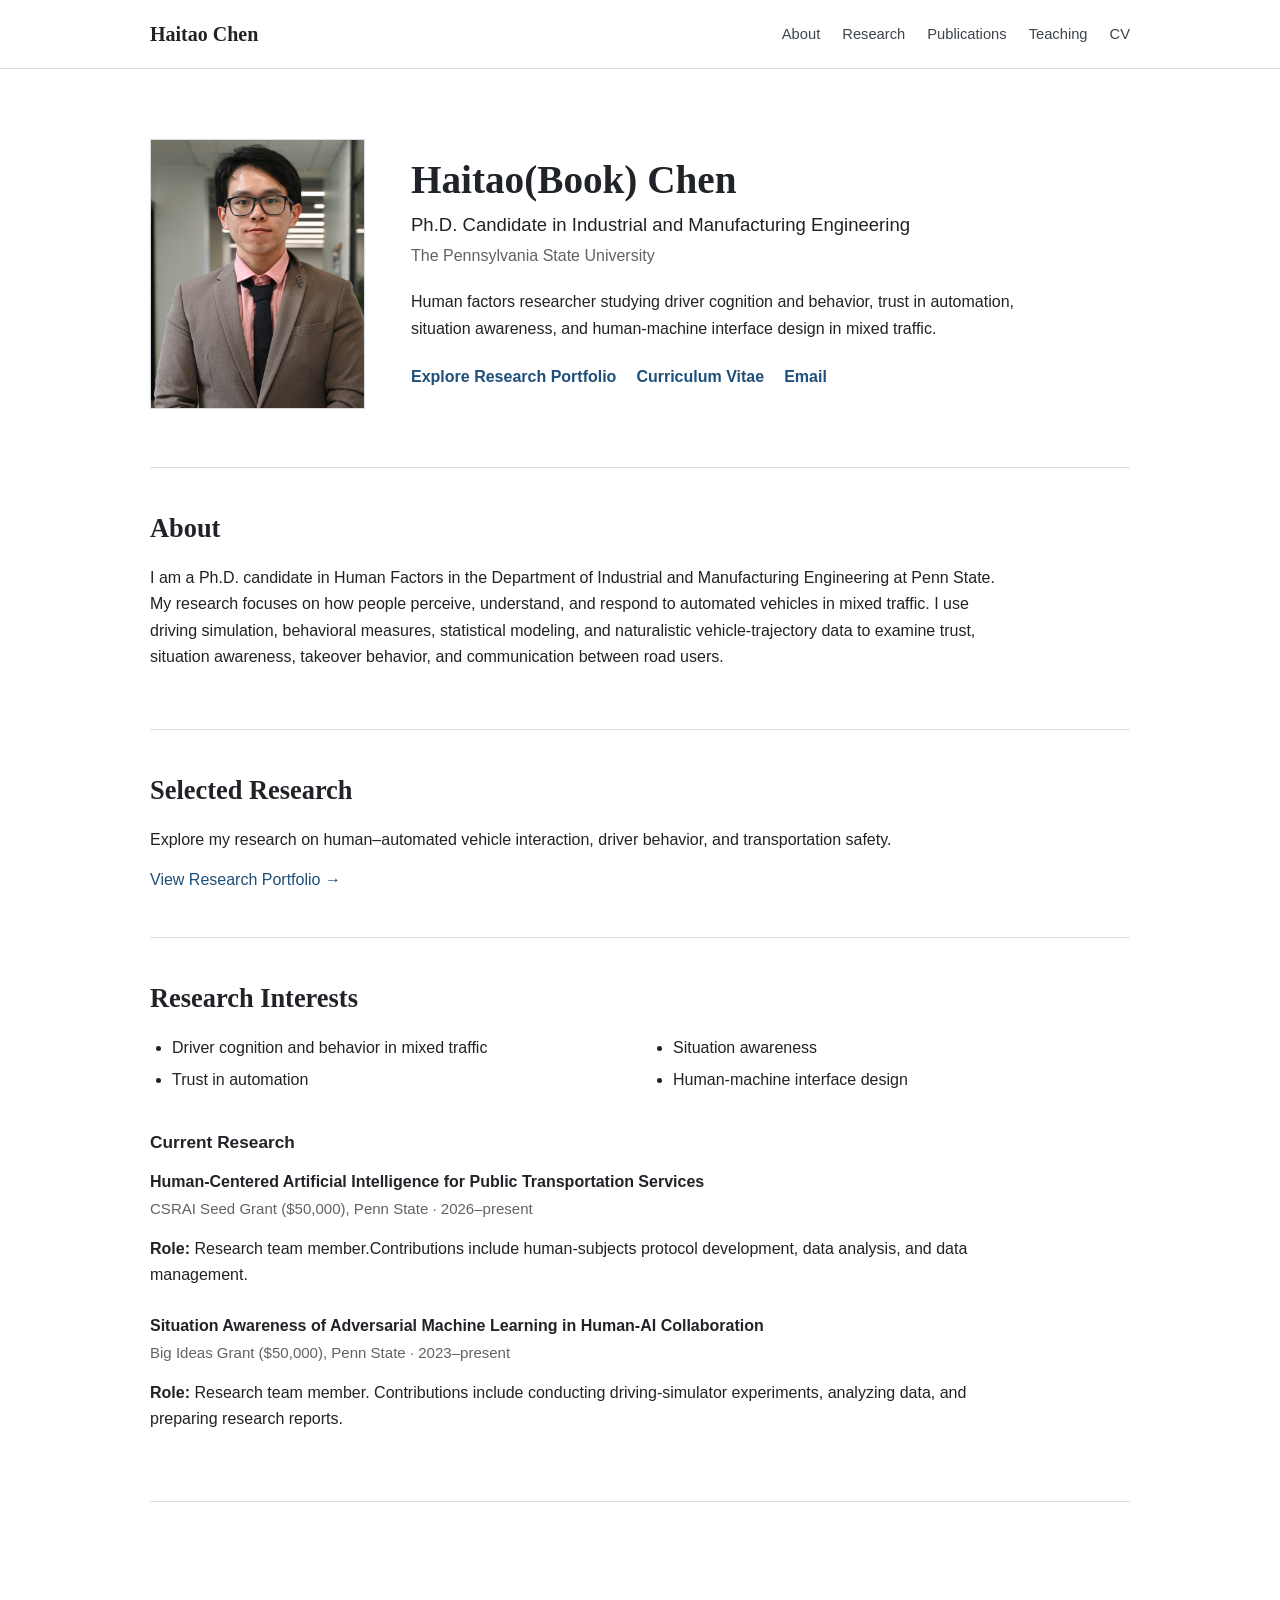
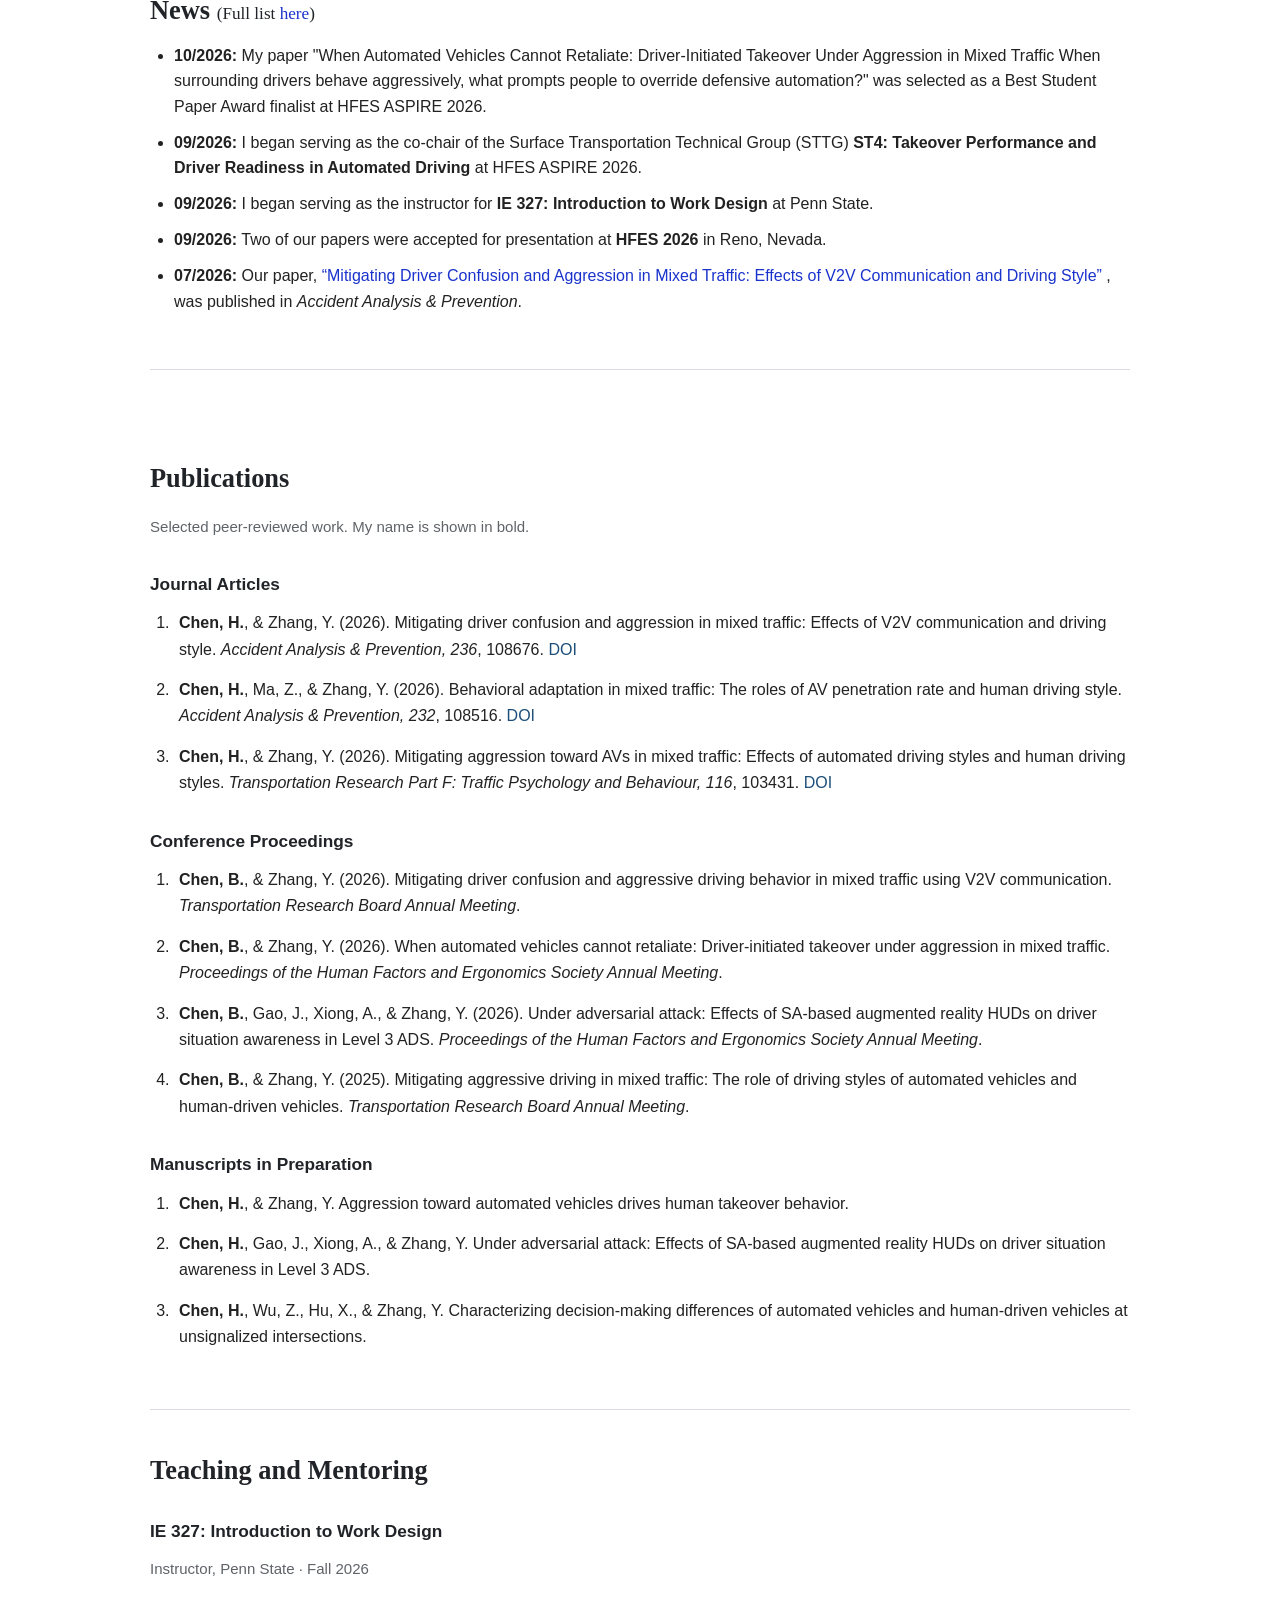
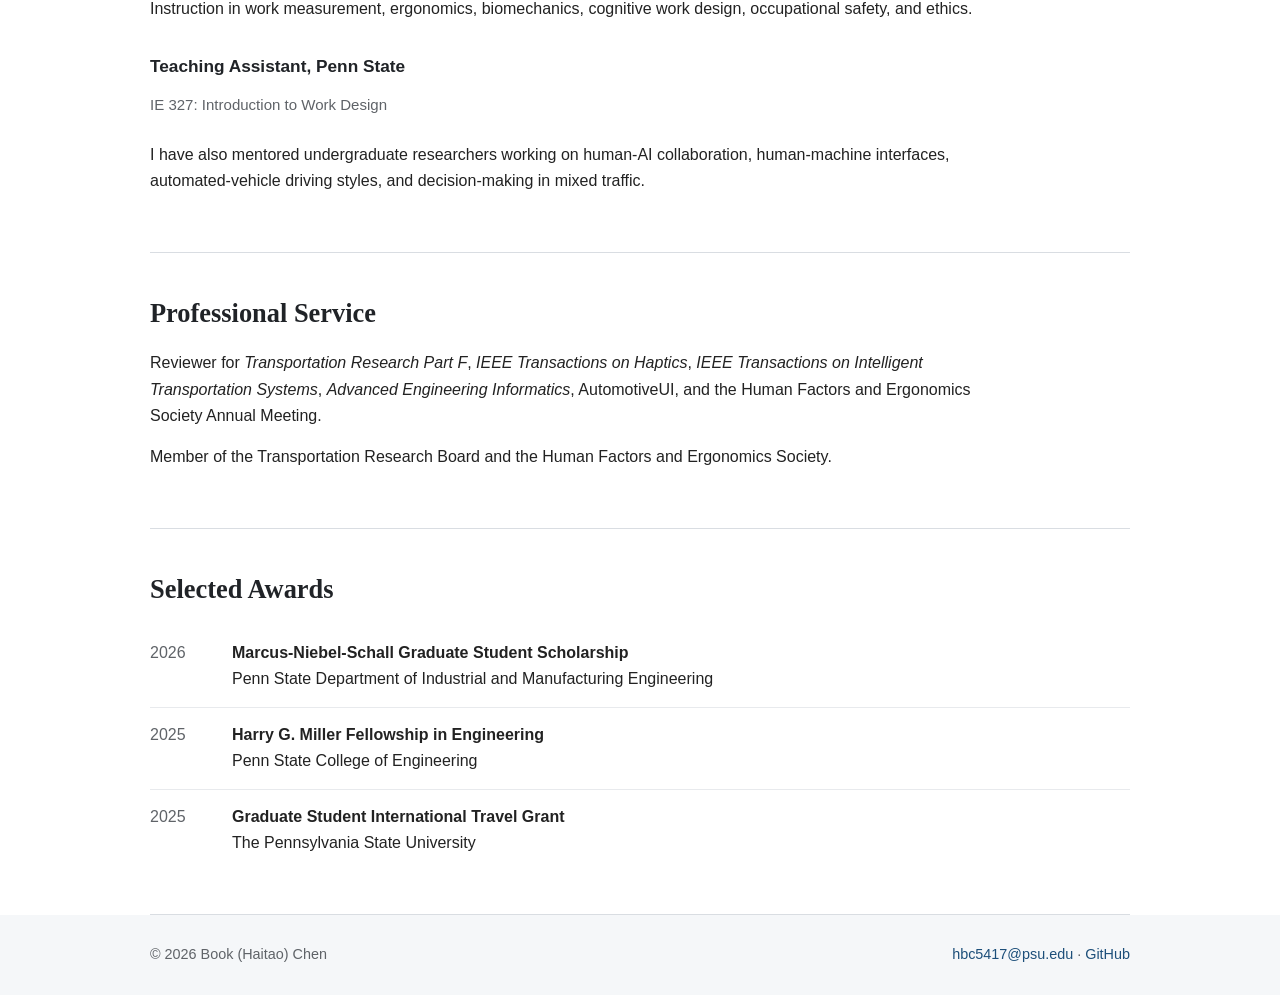
==== commit da8a5a82: "Update index.html" ====
--- a/index.html
+++ b/index.html
@@ -13,7 +13,7 @@
       <a class="site-name" href="#home">Haitao Chen</a>
       <nav aria-label="Primary navigation">
         <a href="#about">About</a>
-        <a href="portfolio.html">Research Portfolio</a>
+        <a href="portfolio.html">Research</a>
         <a href="#publications">Publications</a>
         <a href="#teaching">Teaching</a>
         <a href="assets/Haitao_Book_Chen_CV.pdf">CV</a>
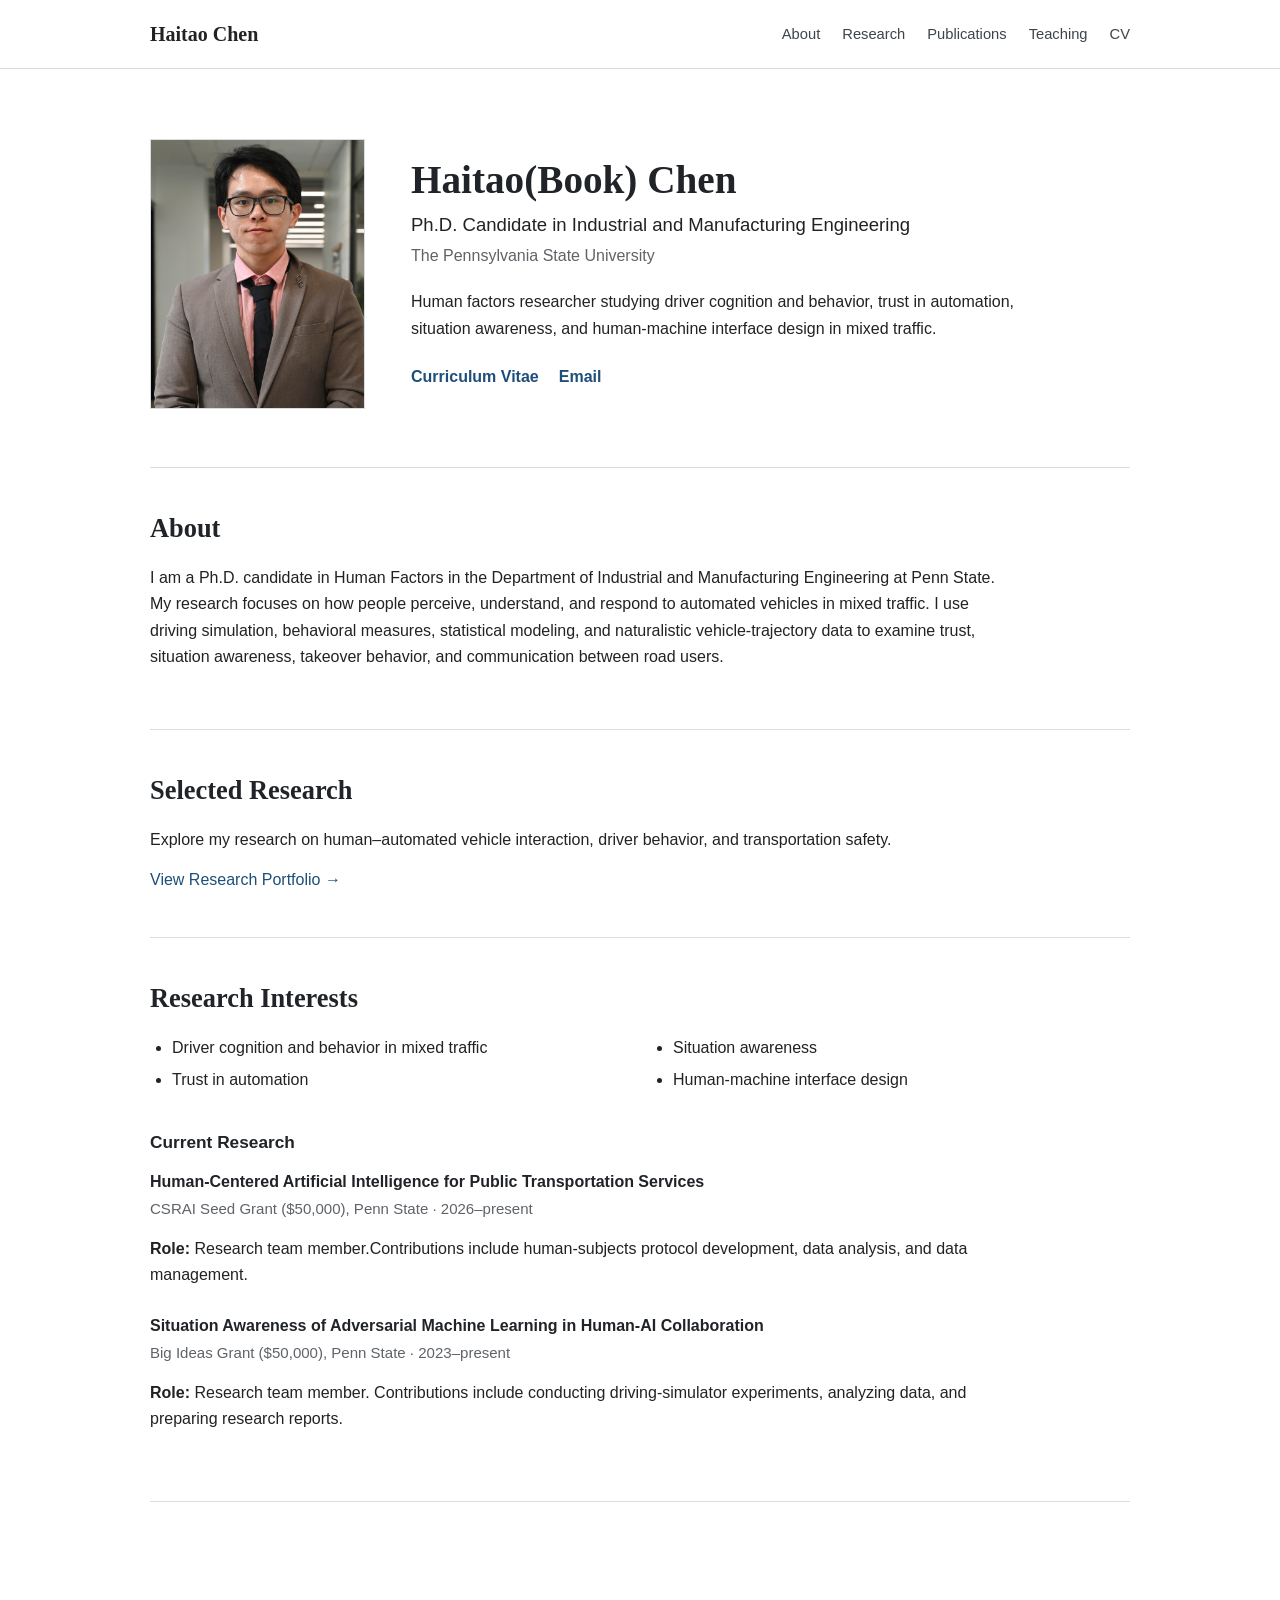
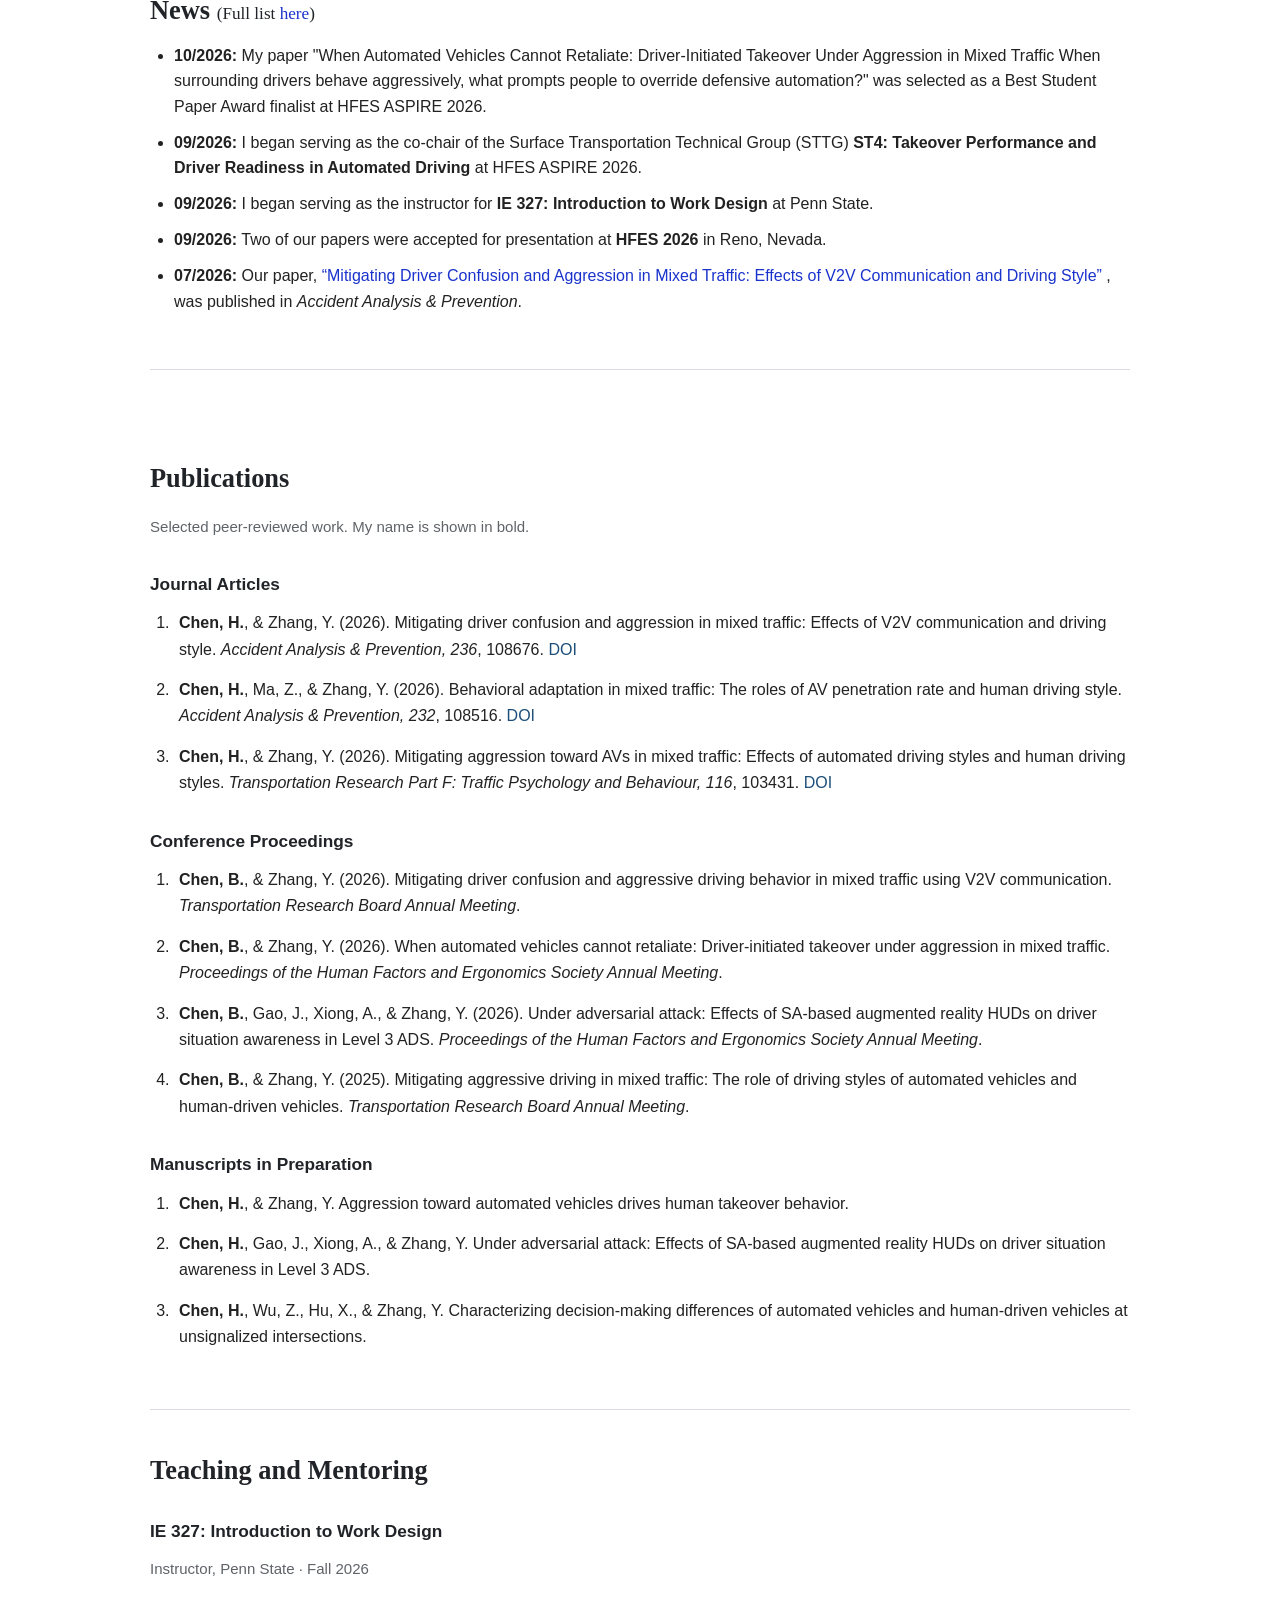
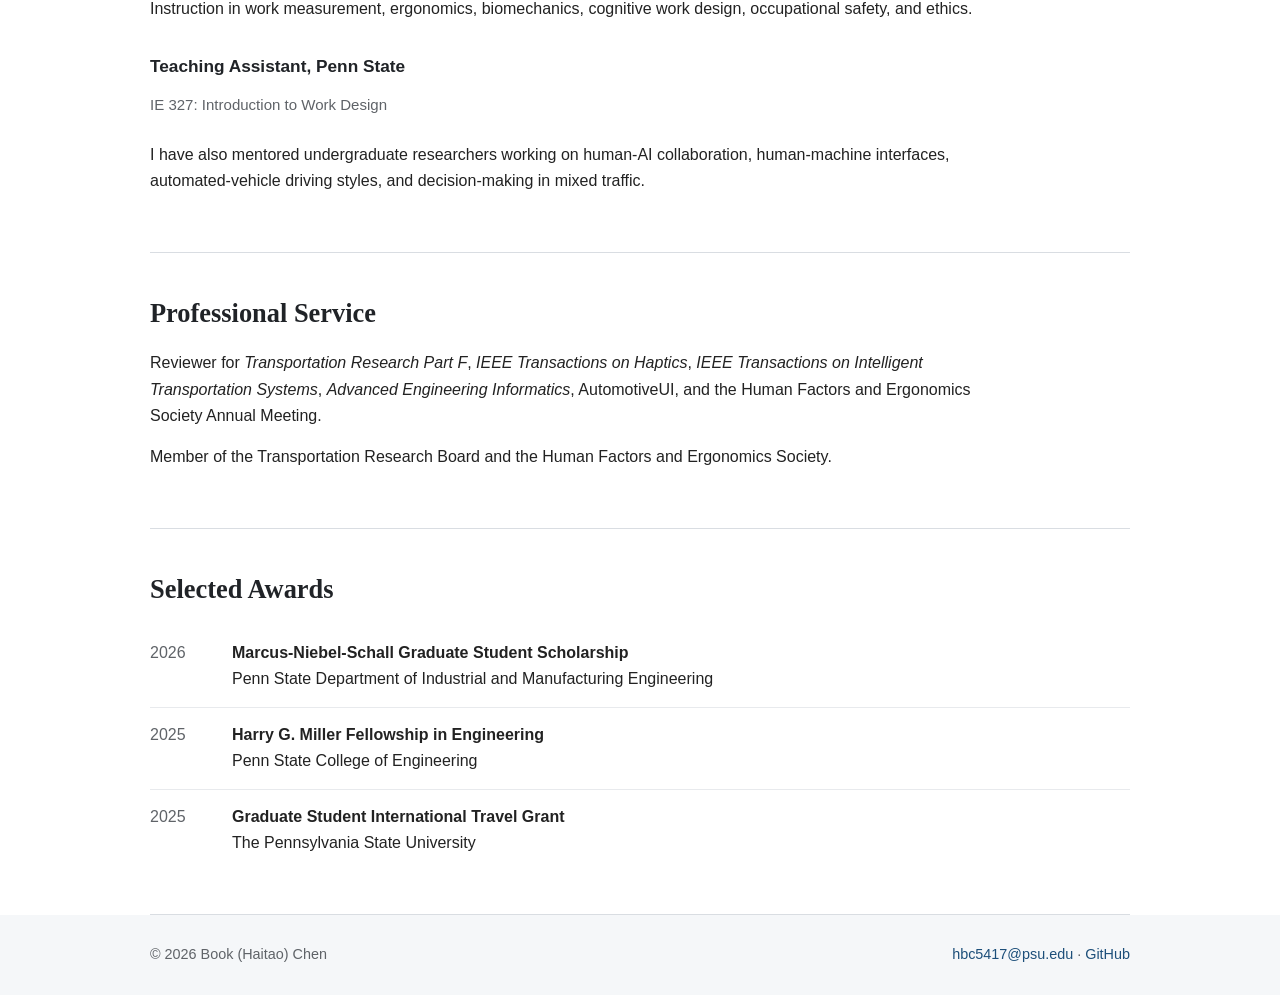
==== commit 1349767b: "Update index.html" ====
--- a/index.html
+++ b/index.html
@@ -30,7 +30,6 @@
         <p class="institution">The Pennsylvania State University</p>
         <p class="summary">Human factors researcher studying driver cognition and behavior, trust in automation, situation awareness, and human-machine interface design in mixed traffic.</p>
         <div class="profile-links">
-  <a href="portfolio.html">Explore Research Portfolio</a>
   <a href="assets/Haitao_Book_Chen_CV.pdf">Curriculum Vitae</a>
   <a href="mailto:hbc5417@psu.edu">Email</a>
 </div>
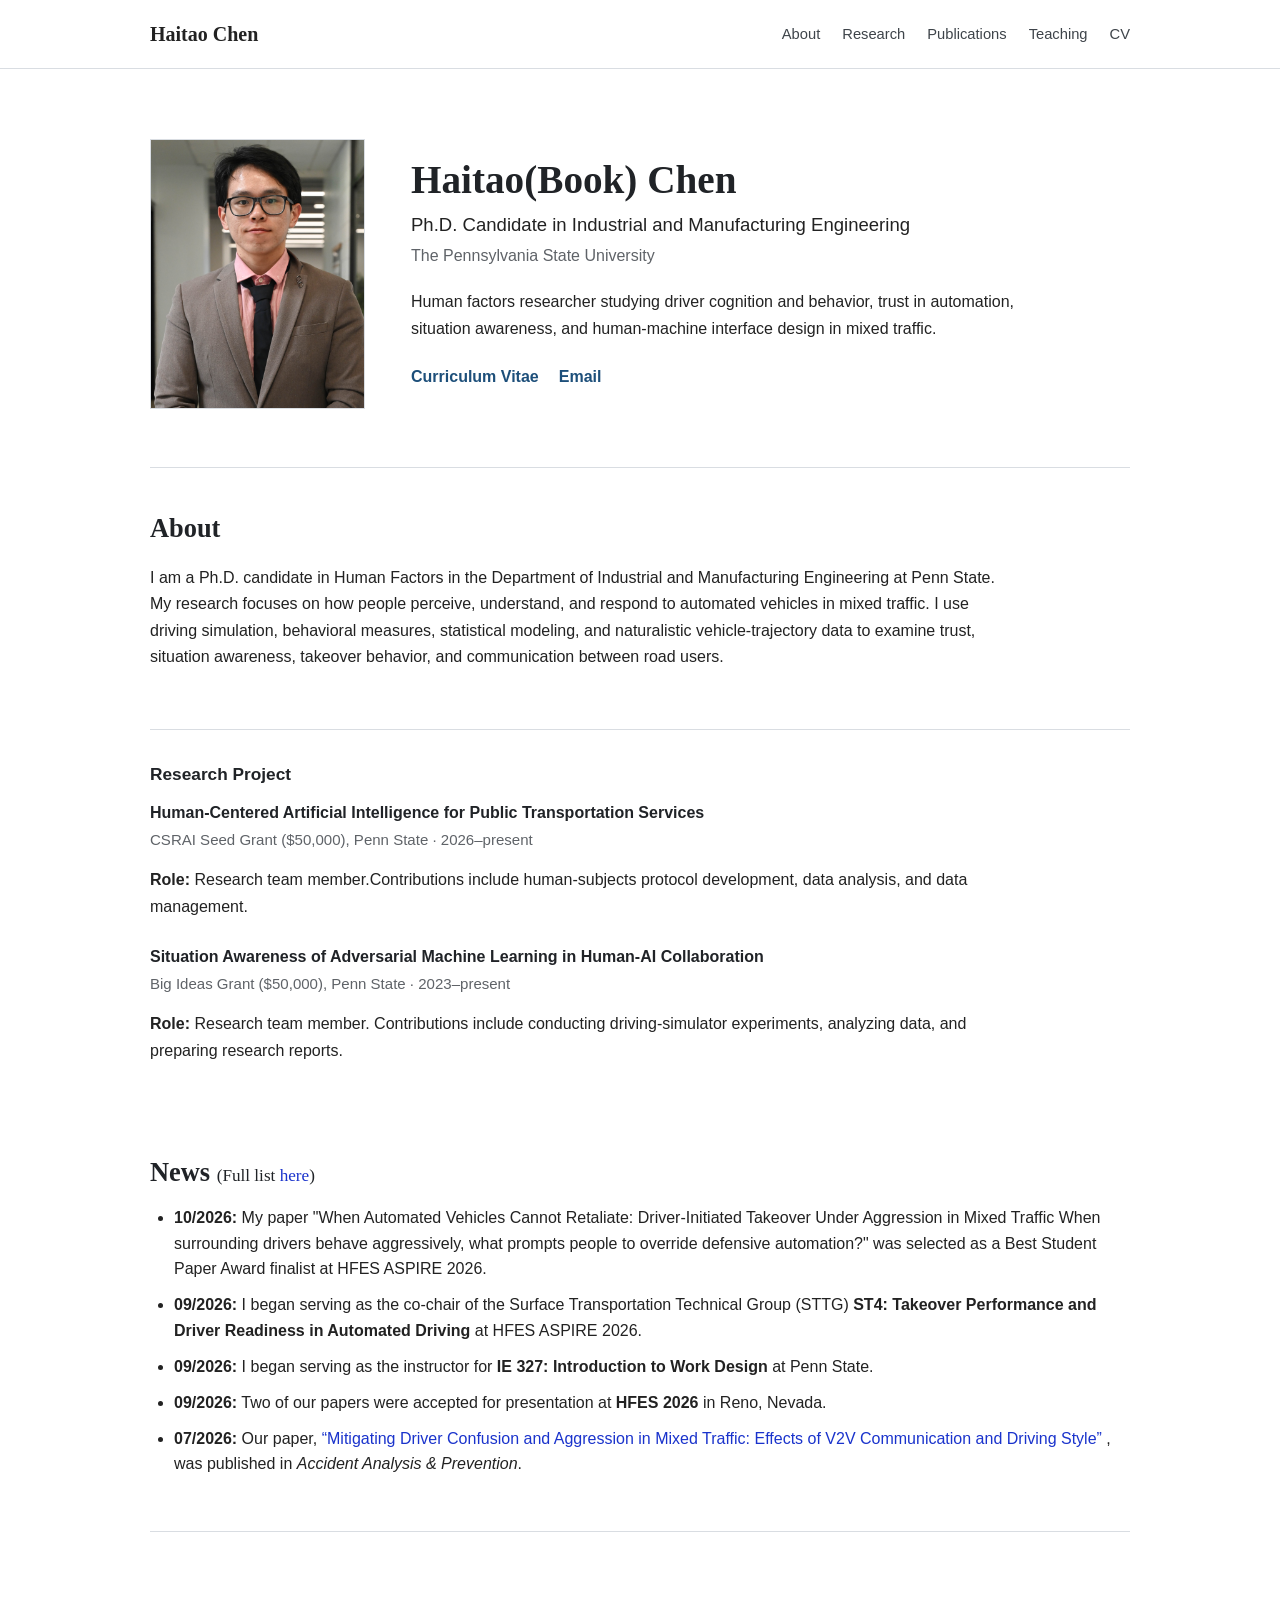
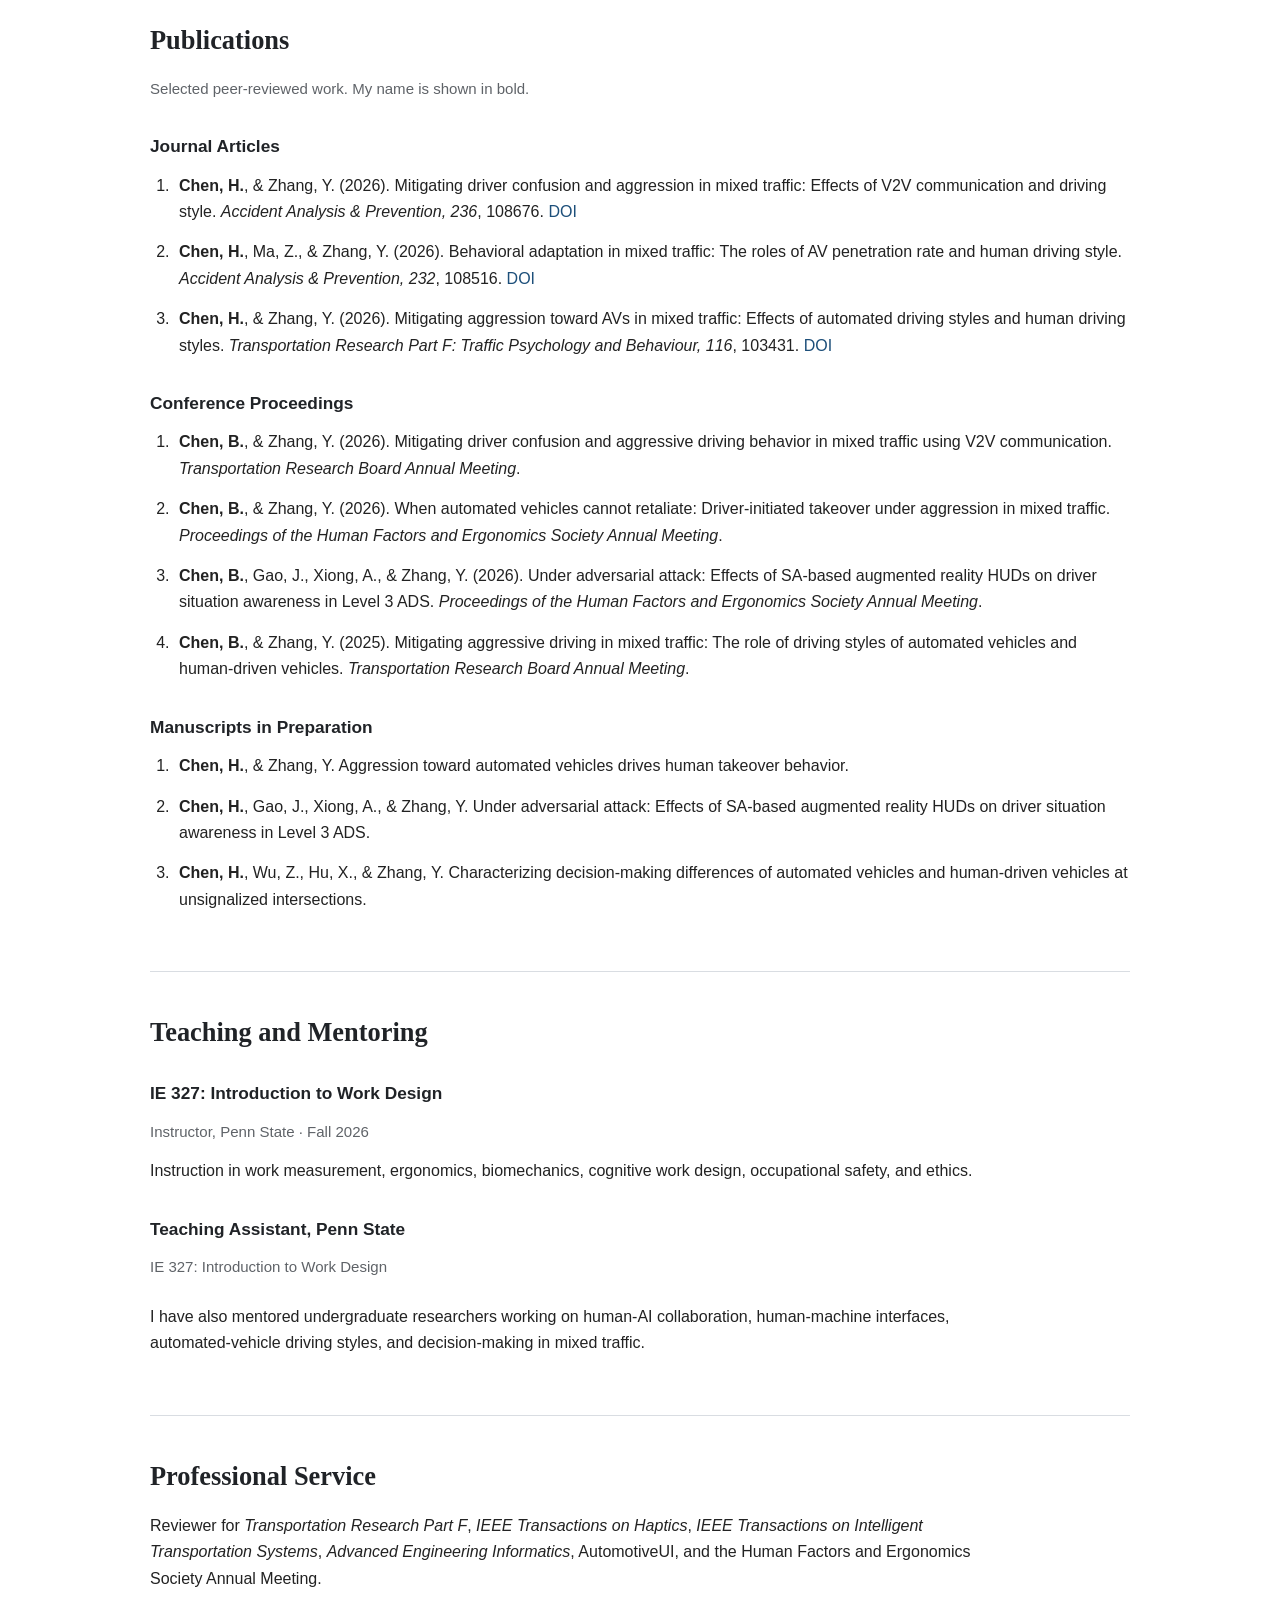
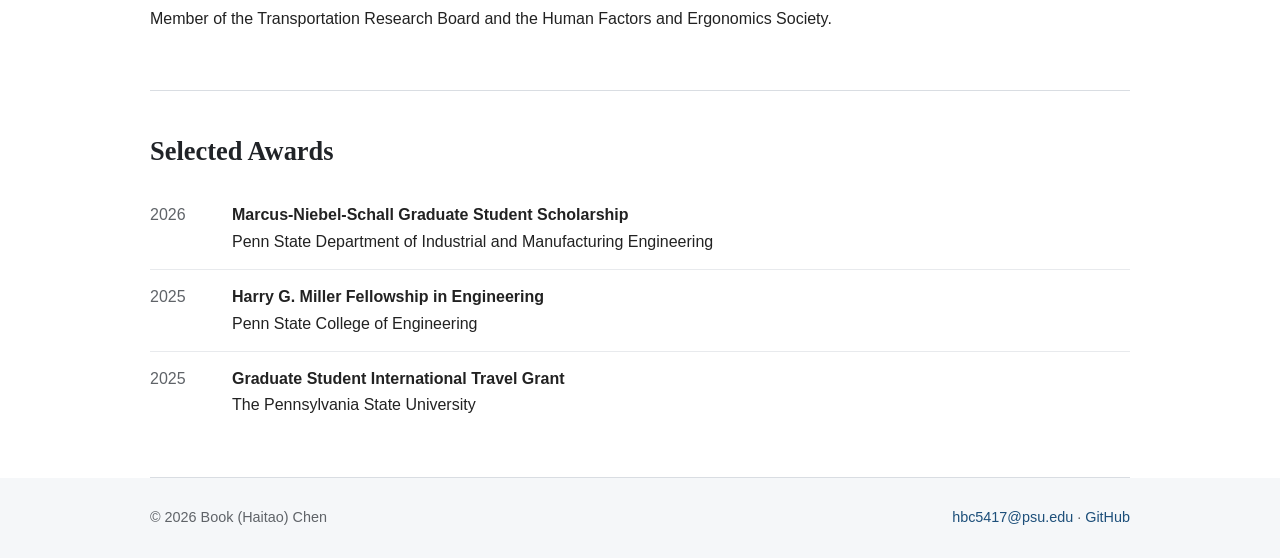
==== commit ef64c1f3: "Update index.html" ====
--- a/index.html
+++ b/index.html
@@ -41,28 +41,8 @@
       <p>I am a Ph.D. candidate in Human Factors in the Department of Industrial and Manufacturing Engineering at Penn State. My research focuses on how people perceive, understand, and respond to automated vehicles in mixed traffic. I use driving simulation, behavioral measures, statistical modeling, and naturalistic vehicle-trajectory data to examine trust, situation awareness, takeover behavior, and communication between road users.</p>
     </section>
 
-    <section id="portfolio-preview">
-  <h2>Selected Research</h2>
-  <p>
-    Explore my research on human–automated vehicle
-    interaction, driver behavior, and transportation safety.
-  </p>
-
-  <a href="portfolio.html">
-    View Research Portfolio →
-  </a>
-</section>
     
-    <section id="research">
-      <h2>Research Interests</h2>
-      <ul class="simple-list columns">
-        <li>Driver cognition and behavior in mixed traffic</li>
-        <li>Trust in automation</li>
-        <li>Situation awareness</li>
-        <li>Human-machine interface design</li>
-      </ul>
-
-      <h3>Current Research</h3>
+      <h3>Research Project</h3>
       <div class="item">
         <h4>Human-Centered Artificial Intelligence for Public Transportation Services</h4>
         <p class="meta">CSRAI Seed Grant ($50,000), Penn State · 2026–present</p>
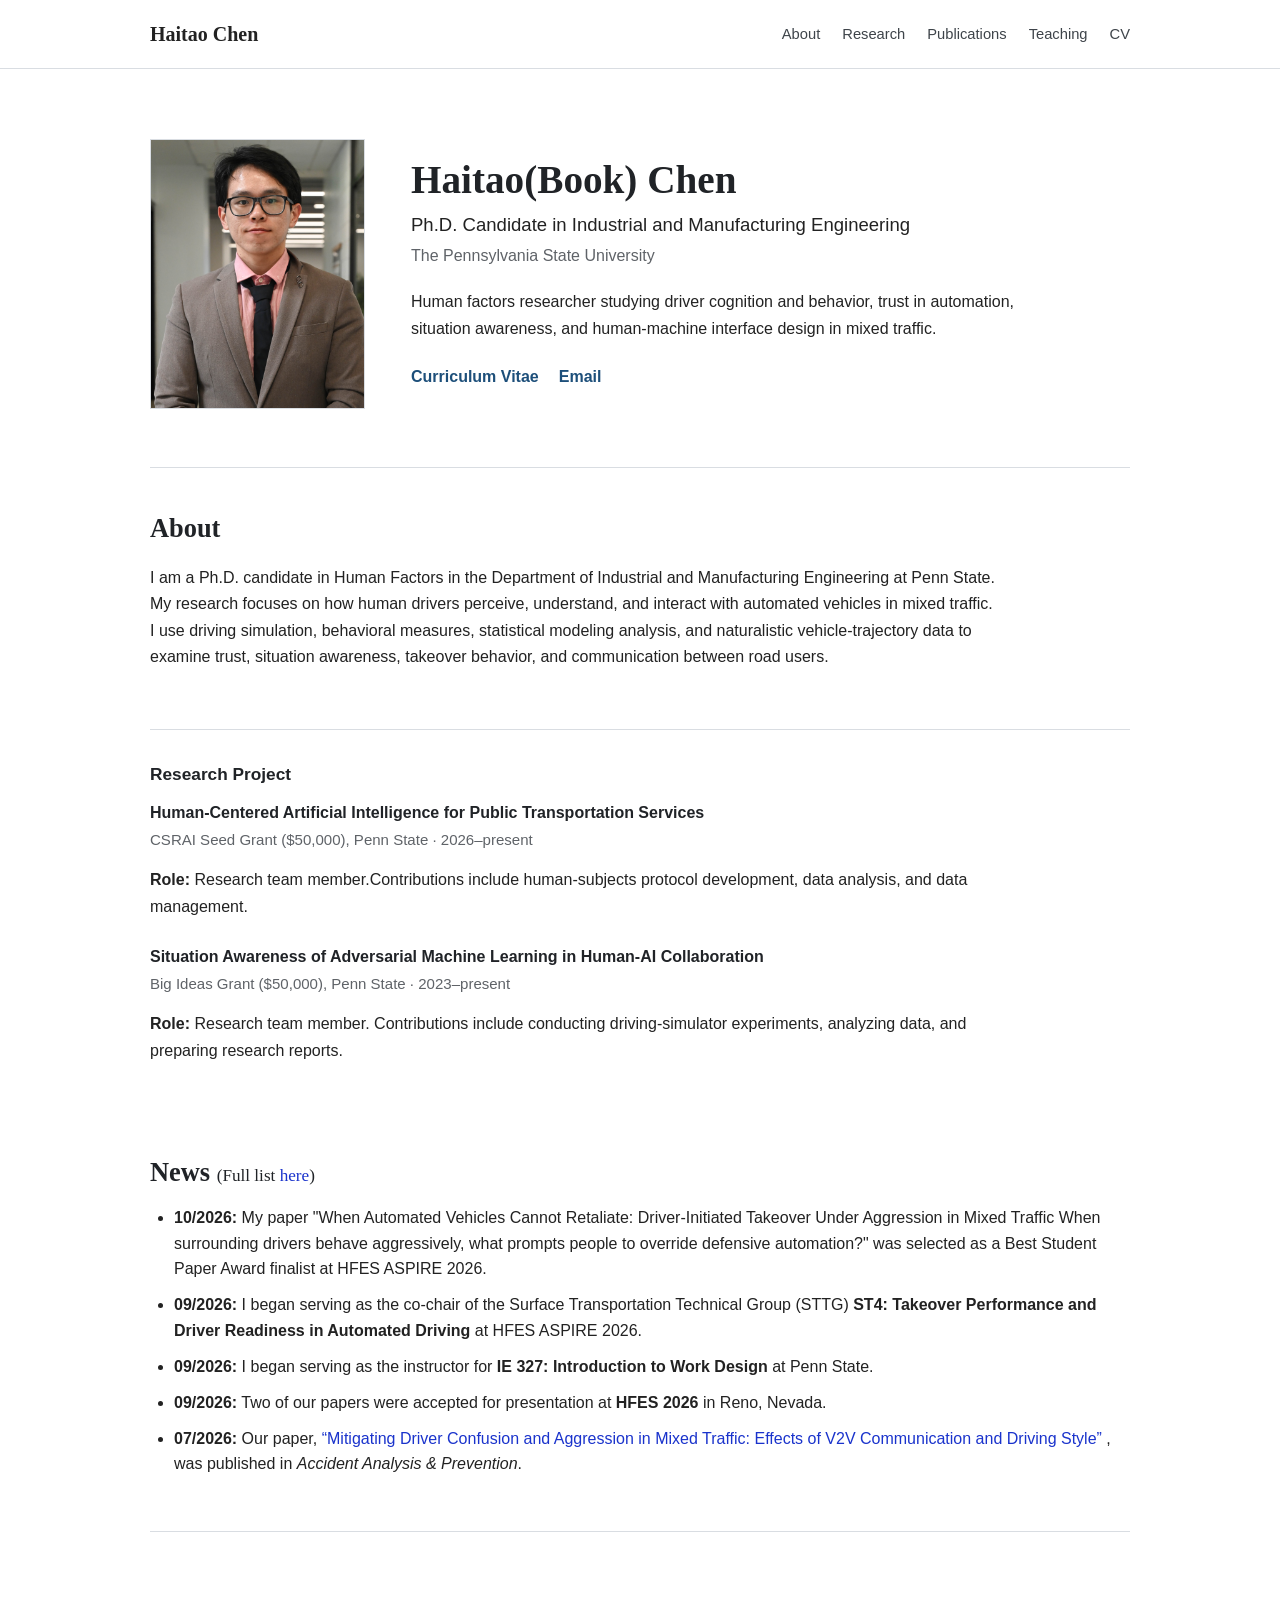
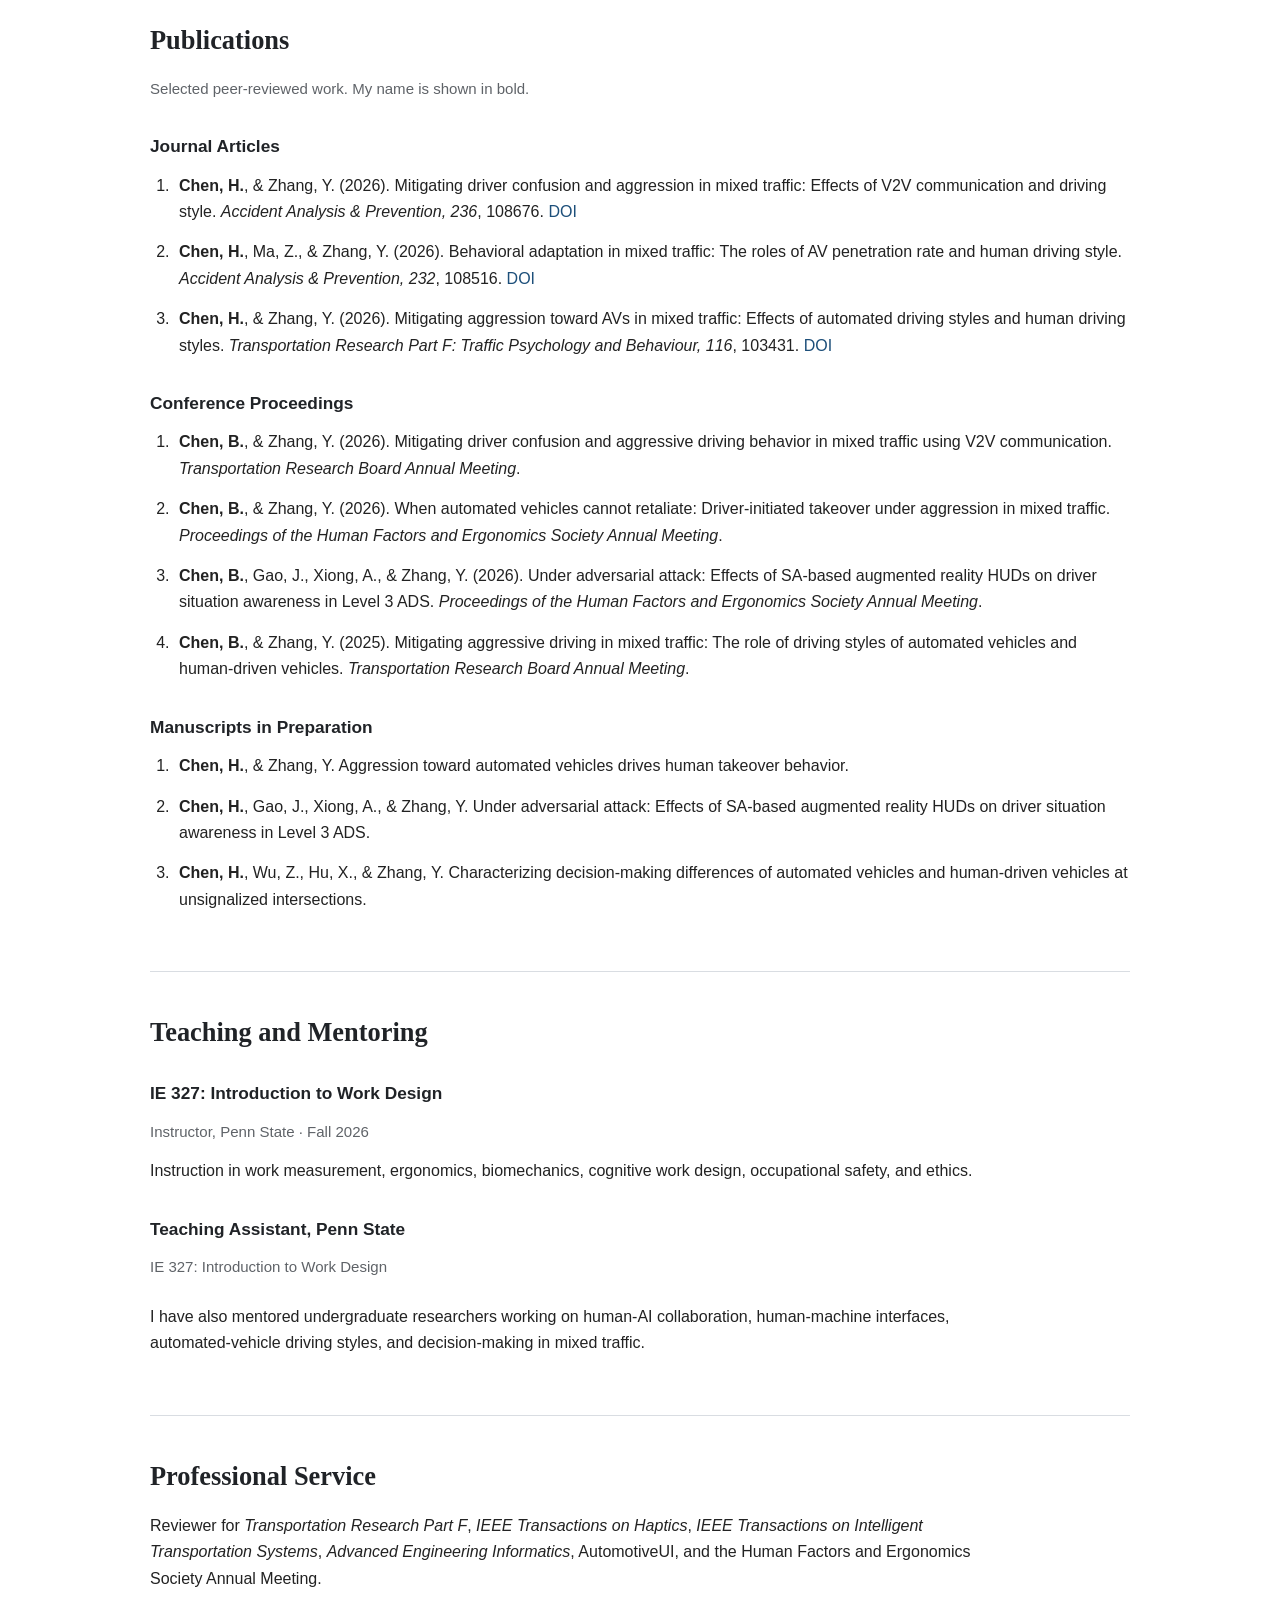
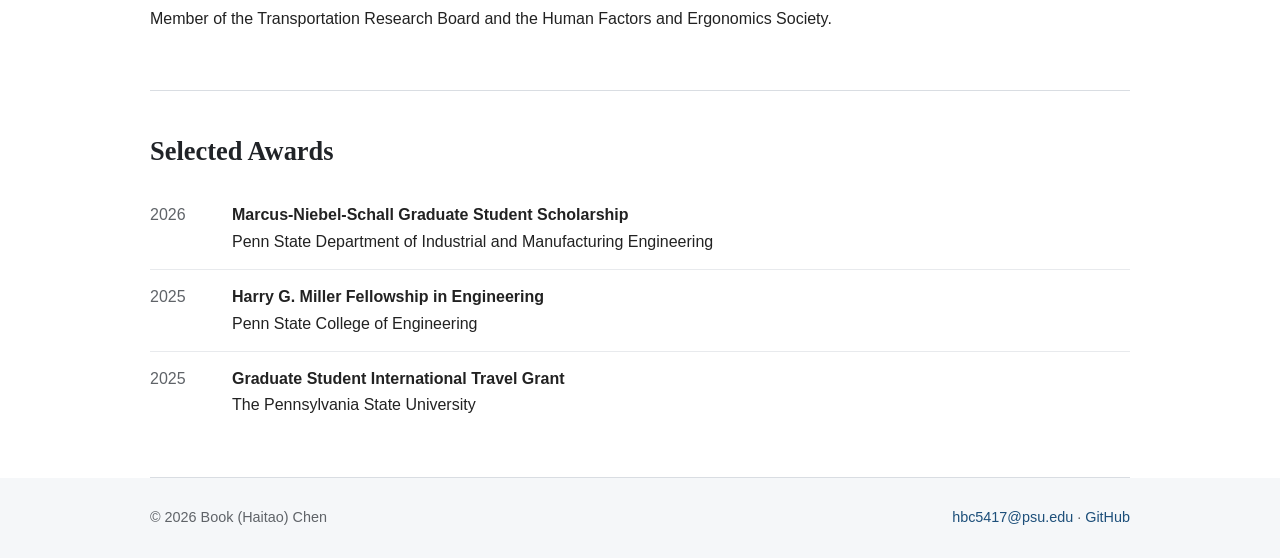
==== commit 84bbb082: "Update index.html" ====
--- a/index.html
+++ b/index.html
@@ -38,7 +38,7 @@
 
     <section id="about">
       <h2>About</h2>
-      <p>I am a Ph.D. candidate in Human Factors in the Department of Industrial and Manufacturing Engineering at Penn State. My research focuses on how people perceive, understand, and respond to automated vehicles in mixed traffic. I use driving simulation, behavioral measures, statistical modeling, and naturalistic vehicle-trajectory data to examine trust, situation awareness, takeover behavior, and communication between road users.</p>
+      <p>I am a Ph.D. candidate in Human Factors in the Department of Industrial and Manufacturing Engineering at Penn State. My research focuses on how human drivers perceive, understand, and interact with automated vehicles in mixed traffic. I use driving simulation, behavioral measures, statistical modeling analysis, and naturalistic vehicle-trajectory data to examine trust, situation awareness, takeover behavior, and communication between road users.</p>
     </section>
 
     
